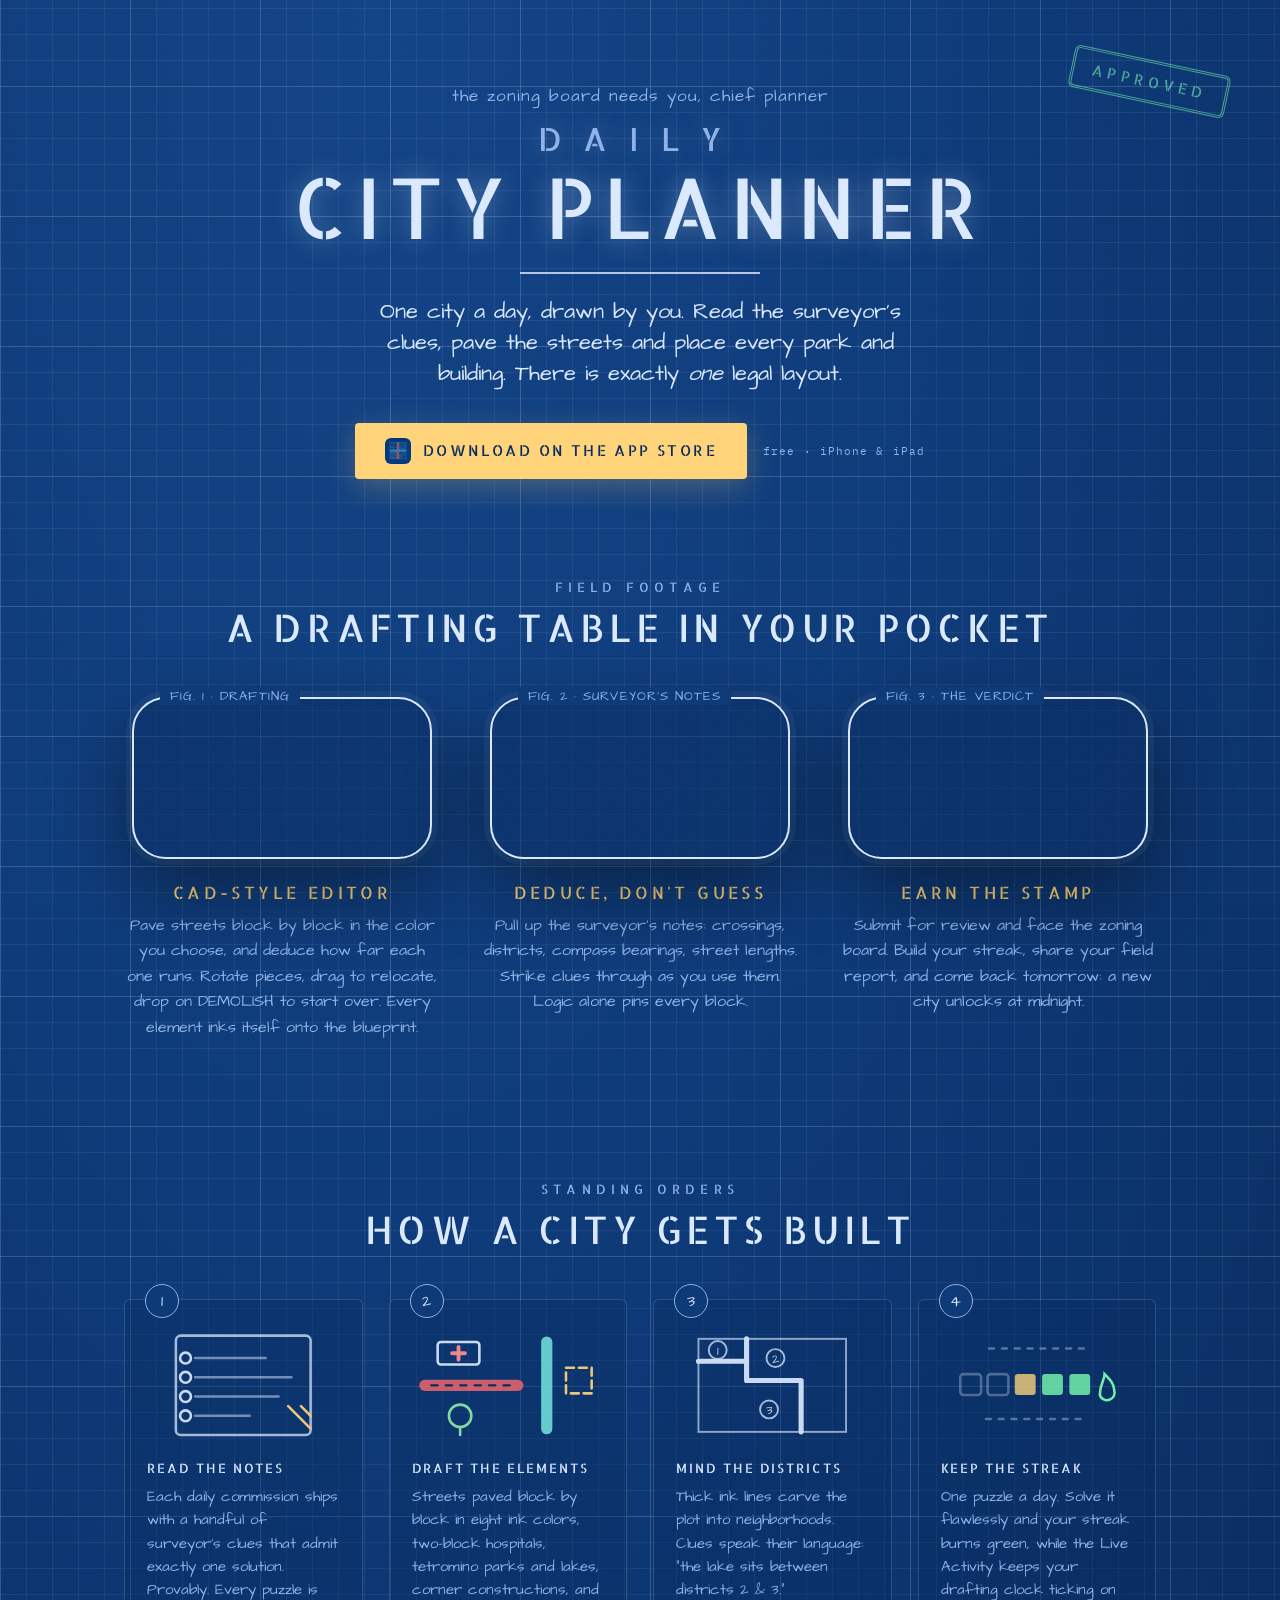
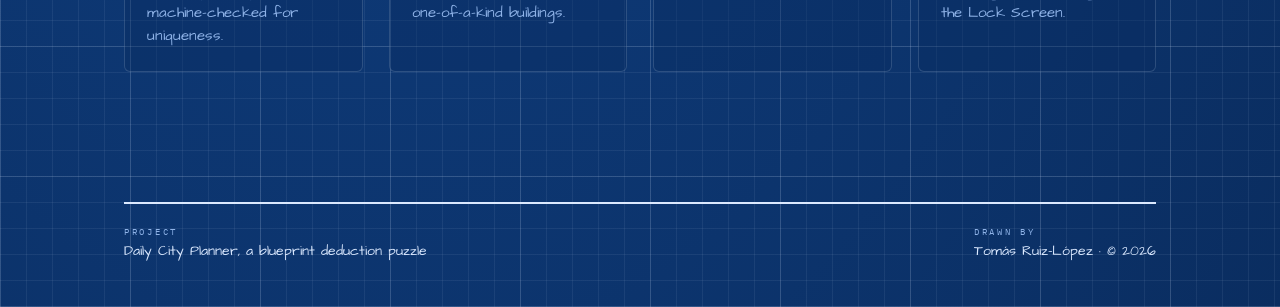
==== index.html @ 42dcf080 "Street painting copy, step illustrations, no em-dashes, updated videos and byline" ====
<!DOCTYPE html>
<html lang="en">
<head>
<meta charset="utf-8">
<meta name="viewport" content="width=device-width, initial-scale=1">
<title>Daily City Planner: one city a day, drawn by you</title>
<meta name="description" content="A daily deduction puzzle: place streets, parks, lakes and buildings on a blueprint so every surveyor's clue holds true. One puzzle a day, exactly one solution.">
<meta property="og:title" content="Daily City Planner">
<meta property="og:description" content="One city a day, drawn by you. A blueprint deduction puzzle for iPhone and iPad.">
<meta property="og:image" content="https://truizlop.github.io/daily-city-planner-site/assets/icon.png">
<link rel="icon" href="assets/icon.png">
<link rel="preconnect" href="https://fonts.googleapis.com">
<link href="https://fonts.googleapis.com/css2?family=Architects+Daughter&family=Allerta+Stencil&family=IBM+Plex+Mono:wght@400;500;600&display=swap" rel="stylesheet">
<style>
:root {
  --paper: #0e3a78;
  --paper-deep: #0a2d60;
  --paper-raised: #134487;
  --ink: #dbe9ff;
  --ink-dim: #8fb3e8;
  --ink-faint: rgba(219,233,255,.16);
  --grid: rgba(219,233,255,.07);
  --grid-major: rgba(219,233,255,.13);
  --amber: #ffd479;
  --approve: #7dffb1;
  --red: #ff6b6b;
  --cyan: #7ef4e9;
}
* { box-sizing: border-box; margin: 0; padding: 0; }
html { scroll-behavior: smooth; }
body {
  font-family: "IBM Plex Mono", ui-monospace, monospace;
  color: var(--ink);
  background:
    repeating-linear-gradient(0deg, var(--grid) 0 1px, transparent 1px 26px),
    repeating-linear-gradient(90deg, var(--grid) 0 1px, transparent 1px 26px),
    repeating-linear-gradient(0deg, var(--grid-major) 0 1px, transparent 1px 130px),
    repeating-linear-gradient(90deg, var(--grid-major) 0 1px, transparent 1px 130px),
    radial-gradient(ellipse at 30% 0%, var(--paper-raised) 0%, var(--paper) 50%, var(--paper-deep) 100%);
  min-height: 100vh;
  overflow-x: hidden;
}
body::after {
  content: ""; position: fixed; inset: 0; pointer-events: none; opacity: .3;
  background-image: url("data:image/svg+xml,%3Csvg xmlns='http://www.w3.org/2000/svg' width='160' height='160'%3E%3Cfilter id='n'%3E%3CfeTurbulence type='fractalNoise' baseFrequency='0.9' numOctaves='2'/%3E%3CfeColorMatrix values='0 0 0 0 1 0 0 0 0 1 0 0 0 0 1 0 0 0 0.04 0'/%3E%3C/filter%3E%3Crect width='160' height='160' filter='url(%23n)'/%3E%3C/svg%3E");
}
.wrap { max-width: 1080px; margin: 0 auto; padding: 0 24px; position: relative; }

/* ── Hero ── */
header { padding: 84px 0 30px; text-align: center; }
.kicker {
  font-family: "Architects Daughter", cursive; color: var(--ink-dim);
  font-size: 17px; letter-spacing: .06em;
}
h1 {
  font-family: "Allerta Stencil", sans-serif; font-weight: 400;
  font-size: clamp(40px, 8vw, 84px); letter-spacing: .1em; line-height: 1.05;
  margin: 14px 0 6px; text-shadow: 0 0 26px rgba(219,233,255,.35);
}
h1 .daily { display: block; font-size: .38em; letter-spacing: .68em; color: var(--ink-dim); margin-bottom: 6px; }
.rule { width: 240px; height: 2px; background: var(--ink); margin: 22px auto; opacity: .8; }
.tagline {
  font-family: "Architects Daughter", cursive; font-size: clamp(17px, 2.6vw, 22px);
  color: var(--ink); max-width: 560px; margin: 0 auto;
}
.hero-cta { margin-top: 34px; display: flex; gap: 16px; justify-content: center; align-items: center; flex-wrap: wrap; }
.store-btn {
  display: inline-flex; align-items: center; gap: 12px;
  background: var(--amber); color: var(--paper-deep); text-decoration: none;
  font-family: "Allerta Stencil", sans-serif; font-size: 15px; letter-spacing: .16em;
  padding: 15px 30px; border-radius: 4px; transition: transform .15s, box-shadow .15s;
  box-shadow: 0 8px 30px rgba(255,212,121,.25);
}
.store-btn:hover { transform: translateY(-2px); box-shadow: 0 14px 40px rgba(255,212,121,.4); }
.store-btn img { width: 26px; height: 26px; border-radius: 6px; }
.free-note { font-size: 11px; color: var(--ink-dim); letter-spacing: .1em; }

/* ── Stamp ── */
.stamp {
  position: absolute; top: 60px; right: 4%; transform: rotate(12deg);
  font-family: "Allerta Stencil", sans-serif; color: var(--approve); font-size: 15px;
  letter-spacing: .3em; padding: 9px 18px; border: 3px double var(--approve);
  border-radius: 6px; opacity: .55; pointer-events: none;
}
@media (max-width: 720px) { .stamp { display: none; } }

/* ── Sections ── */
section { padding: 70px 0; }
.sec-label {
  font-family: "Allerta Stencil", sans-serif; font-size: 13px; letter-spacing: .4em;
  color: var(--ink-dim); text-align: center; margin-bottom: 8px;
}
h2 {
  font-family: "Allerta Stencil", sans-serif; font-weight: 400; text-align: center;
  font-size: clamp(24px, 4.5vw, 38px); letter-spacing: .12em; margin-bottom: 46px;
}
.features { display: grid; grid-template-columns: repeat(auto-fit, minmax(280px, 1fr)); gap: 42px; }
.feature { text-align: center; }
.phone {
  position: relative; width: min(300px, 78vw); margin: 0 auto 22px;
  border: 2.5px solid var(--ink); border-radius: 34px; padding: 10px;
  background: rgba(10,45,96,.5);
  box-shadow: 0 0 0 6px rgba(219,233,255,.05), 0 30px 80px rgba(0,0,0,.45);
}
.phone::before {
  content: attr(data-fig); position: absolute; top: -12px; left: 26px;
  background: var(--paper); padding: 0 10px; font-family: "Architects Daughter", cursive;
  font-size: 13px; color: var(--ink-dim); letter-spacing: .08em;
}
.phone video { width: 100%; display: block; border-radius: 24px; }
.feature h3 {
  font-family: "Allerta Stencil", sans-serif; font-weight: 400;
  font-size: 17px; letter-spacing: .2em; margin-bottom: 10px; color: var(--amber);
}
.feature p {
  font-family: "Architects Daughter", cursive; font-size: 15.5px; line-height: 1.65;
  color: var(--ink-dim); max-width: 330px; margin: 0 auto;
}

/* ── How it works ── */
.how { display: grid; grid-template-columns: repeat(auto-fit, minmax(230px, 1fr)); gap: 26px; counter-reset: step; }
.step {
  border: 1.4px solid var(--ink-faint); border-radius: 6px; padding: 26px 22px 22px;
  position: relative; background: rgba(10,45,96,.35);
}
.step::before {
  counter-increment: step; content: counter(step);
  position: absolute; top: -16px; left: 20px; width: 32px; height: 32px;
  border: 1.4px solid var(--ink-dim); border-radius: 50%; background: var(--paper);
  display: flex; align-items: center; justify-content: center;
  font-family: "Architects Daughter", cursive; color: var(--ink);
}
.step .fig { width: 100%; height: auto; margin-bottom: 12px; opacity: .92; }
.step h4 {
  font-family: "Allerta Stencil", sans-serif; font-weight: 400; letter-spacing: .15em;
  font-size: 13px; margin-bottom: 10px; color: var(--ink);
}
.step p { font-family: "Architects Daughter", cursive; font-size: 14.5px; line-height: 1.6; color: var(--ink-dim); }


/* ── Footer title block ── */
footer { border-top: 2px solid var(--ink); margin-top: 60px; }
.tblock { display: grid; grid-template-columns: 1fr auto; gap: 12px; padding: 22px 0 46px; }
.tblock .lbl { font-size: 9px; letter-spacing: .3em; color: var(--ink-dim); text-transform: uppercase; margin-bottom: 4px; }
.tblock .val { font-family: "Architects Daughter", cursive; font-size: 14px; }
.reveal { opacity: 0; transform: translateY(22px); transition: opacity .8s ease, transform .8s ease; }
.reveal.on { opacity: 1; transform: none; }
</style>
</head>
<body>
<div class="stamp">APPROVED</div>
<div class="wrap">

<header>
  <div class="kicker">the zoning board needs you, chief planner</div>
  <h1><span class="daily">DAILY</span>CITY PLANNER</h1>
  <div class="rule"></div>
  <p class="tagline">One city a day, drawn by you. Read the surveyor's clues, pave the streets and place every park and building. There is exactly <em>one</em> legal layout.</p>
  <div class="hero-cta">
    <a class="store-btn" href="https://apps.apple.com/us/app/id6789138152">
      <img src="assets/icon.png" alt=""> DOWNLOAD ON THE APP STORE
    </a>
    <span class="free-note">free · iPhone &amp; iPad</span>
  </div>
</header>

<section>
  <div class="sec-label">FIELD FOOTAGE</div>
  <h2>A DRAFTING TABLE IN YOUR POCKET</h2>
  <div class="features">
    <div class="feature reveal">
      <div class="phone" data-fig="FIG. 1 · DRAFTING">
        <video src="assets/gameplay.mp4" autoplay loop muted playsinline></video>
      </div>
      <h3>CAD-STYLE EDITOR</h3>
      <p>Pave streets block by block in the color you choose, and deduce how far each one runs. Rotate pieces, drag to relocate, drop on DEMOLISH to start over. Every element inks itself onto the blueprint.</p>
    </div>
    <div class="feature reveal">
      <div class="phone" data-fig="FIG. 2 · SURVEYOR'S NOTES">
        <video src="assets/clues.mp4" autoplay loop muted playsinline></video>
      </div>
      <h3>DEDUCE, DON'T GUESS</h3>
      <p>Pull up the surveyor's notes: crossings, districts, compass bearings, street lengths. Strike clues through as you use them. Logic alone pins every block.</p>
    </div>
    <div class="feature reveal">
      <div class="phone" data-fig="FIG. 3 · THE VERDICT">
        <video src="assets/verdict.mp4" autoplay loop muted playsinline></video>
      </div>
      <h3>EARN THE STAMP</h3>
      <p>Submit for review and face the zoning board. Build your streak, share your field report, and come back tomorrow: a new city unlocks at midnight.</p>
    </div>
  </div>
</section>

<section>
  <div class="sec-label">STANDING ORDERS</div>
  <h2>HOW A CITY GETS BUILT</h2>
  <div class="how">
    <div class="step reveal">
      <svg class="fig" viewBox="0 0 120 74" fill="none" stroke="#dbe9ff" stroke-width="1.6" stroke-linecap="round">
        <rect x="18" y="6" width="84" height="62" rx="3" stroke-opacity=".8"/>
        <path d="M30 20h44M30 32h60M30 44h52M30 56h34" stroke-opacity=".55"/>
        <circle cx="24" cy="20" r="3.4"/><circle cx="24" cy="32" r="3.4"/>
        <circle cx="24" cy="44" r="3.4"/><circle cx="24" cy="56" r="3.4"/>
        <path d="M88 50l14 14M96 50l6 6" stroke="#ffd479"/>
      </svg>
      <h4>READ THE NOTES</h4><p>Each daily commission ships with a handful of surveyor's clues that admit exactly one solution. Provably. Every puzzle is machine-checked for uniqueness.</p></div>
    <div class="step reveal">
      <svg class="fig" viewBox="0 0 120 74" fill="none" stroke="#dbe9ff" stroke-width="1.6" stroke-linecap="round">
        <path d="M8 37h58" stroke="#ff6b6b" stroke-width="7" stroke-opacity=".85"/>
        <path d="M12 37h50" stroke="#0a2d60" stroke-width="1.4" stroke-dasharray="4 5"/>
        <path d="M84 10v54" stroke="#7ef4e9" stroke-width="7" stroke-opacity=".85"/>
        <rect x="16" y="10" width="26" height="14" rx="2"/><path d="M29 13v8M25 17h8" stroke="#ff8f8f" stroke-width="2.4"/>
        <circle cx="30" cy="56" r="7" stroke="#8fe8a8"/><path d="M30 63v5" stroke="#8fe8a8"/>
        <rect x="96" y="26" width="16" height="16" stroke="#ffd479" stroke-dasharray="5 3"/>
      </svg>
      <h4>DRAFT THE ELEMENTS</h4><p>Streets paved block by block in eight ink colors, two-block hospitals, tetromino parks and lakes, corner constructions, and one-of-a-kind buildings.</p></div>
    <div class="step reveal">
      <svg class="fig" viewBox="0 0 120 74" fill="none" stroke="#dbe9ff" stroke-width="1.2" stroke-linecap="round">
        <rect x="14" y="8" width="92" height="58" stroke-opacity=".7"/>
        <path d="M14 22h30M44 8v26M44 34h34M78 34v32" stroke-width="3.2"/>
        <circle cx="26" cy="15" r="5.6" stroke-opacity=".8"/><text x="26" y="18" fill="#dbe9ff" font-size="8" text-anchor="middle" stroke="none" font-family="Architects Daughter, cursive">1</text>
        <circle cx="62" cy="20" r="5.6" stroke-opacity=".8"/><text x="62" y="23" fill="#dbe9ff" font-size="8" text-anchor="middle" stroke="none" font-family="Architects Daughter, cursive">2</text>
        <circle cx="58" cy="52" r="5.6" stroke-opacity=".8"/><text x="58" y="55" fill="#dbe9ff" font-size="8" text-anchor="middle" stroke="none" font-family="Architects Daughter, cursive">3</text>
      </svg>
      <h4>MIND THE DISTRICTS</h4><p>Thick ink lines carve the plot into neighborhoods. Clues speak their language: "the lake sits between districts 2 &amp; 3."</p></div>
    <div class="step reveal">
      <svg class="fig" viewBox="0 0 120 74" fill="none" stroke="#dbe9ff" stroke-width="1.6" stroke-linecap="round">
        <rect x="12" y="30" width="13" height="13" rx="2" stroke-opacity=".35"/>
        <rect x="29" y="30" width="13" height="13" rx="2" stroke-opacity=".35"/>
        <rect x="46" y="30" width="13" height="13" rx="2" fill="#ffd479" fill-opacity=".85" stroke="none"/>
        <rect x="63" y="30" width="13" height="13" rx="2" fill="#7dffb1" fill-opacity=".85" stroke="none"/>
        <rect x="80" y="30" width="13" height="13" rx="2" fill="#7dffb1" fill-opacity=".85" stroke="none"/>
        <path d="M99 43c0-7 3-9 3-13 3 3 6 6 6 10a4.5 4.5 0 0 1-9 3z" stroke="#7dffb1"/>
        <path d="M30 14h60" stroke-opacity=".4" stroke-dasharray="3 5"/>
        <path d="M28 58h64" stroke-opacity=".4" stroke-dasharray="3 5"/>
      </svg>
      <h4>KEEP THE STREAK</h4><p>One puzzle a day. Solve it flawlessly and your streak burns green, while the Live Activity keeps your drafting clock ticking on the Lock Screen.</p></div>
  </div>
</section>

<footer>
  <div class="tblock">
    <div>
      <div class="lbl">Project</div>
      <div class="val">Daily City Planner, a blueprint deduction puzzle</div>
    </div>
    <div>
      <div class="lbl">Drawn by</div>
      <div class="val">Tomás Ruiz-López · © 2026</div>
    </div>
  </div>
</footer>

</div>
<script>
const io = new IntersectionObserver((entries) => {
  entries.forEach((e) => {
    if (e.isIntersecting) {
      e.target.classList.add("on");
      io.unobserve(e.target);
    }
  });
}, { threshold: 0.15 });
document.querySelectorAll(".reveal").forEach((el, i) => {
  el.style.transitionDelay = `${(i % 3) * 120}ms`;
  io.observe(el);
});
</script>
</body>
</html>
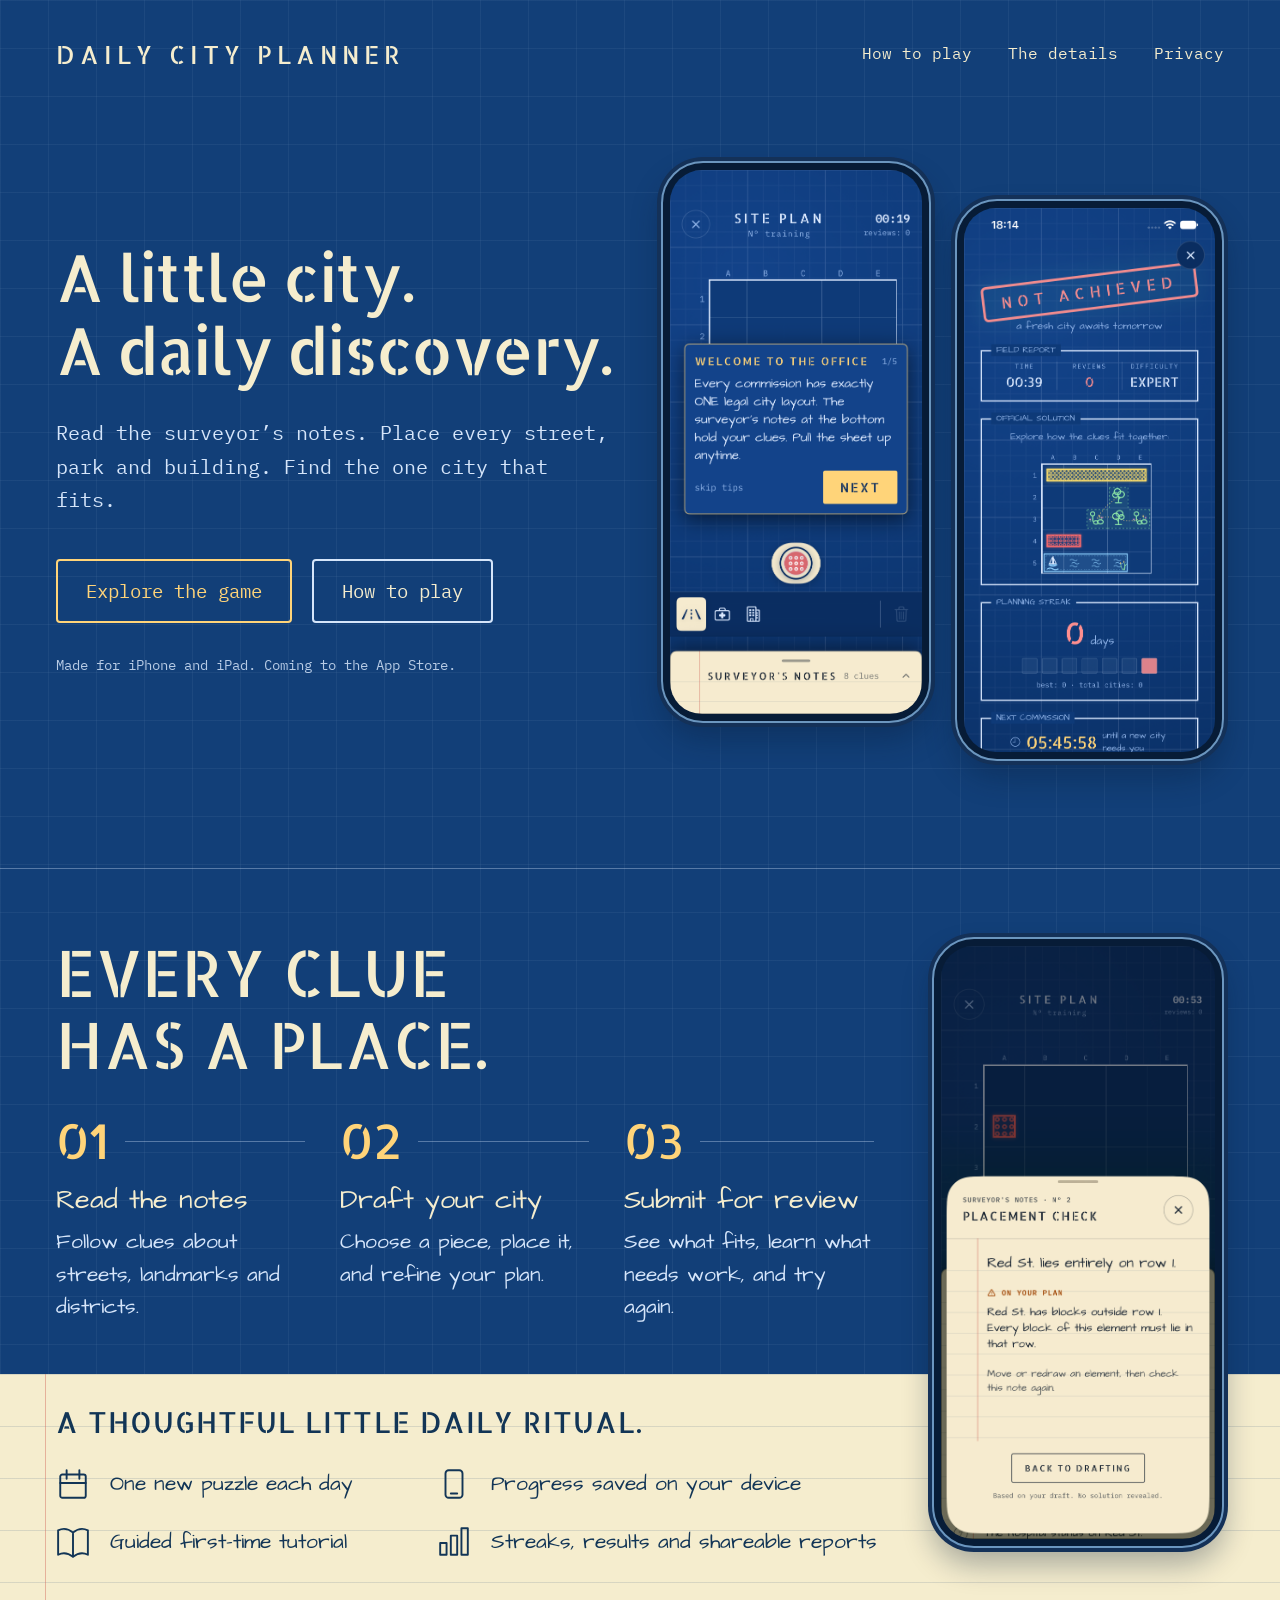
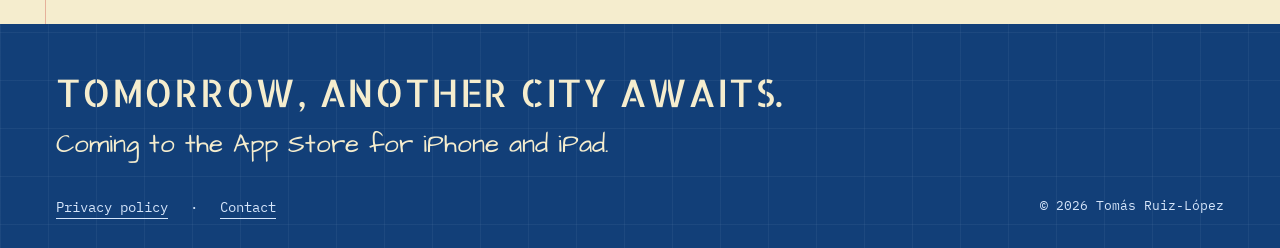
==== commit 7f551d81: "Refresh landing page for current game and add ad privacy policy" ====
--- a/index.html
+++ b/index.html
@@ -1,271 +1,68 @@
-<!DOCTYPE html>
+<!doctype html>
 <html lang="en">
 <head>
 <meta charset="utf-8">
 <meta name="viewport" content="width=device-width, initial-scale=1">
-<title>Daily City Planner: one city a day, drawn by you</title>
-<meta name="description" content="A daily deduction puzzle: place streets, parks, lakes and buildings on a blueprint so every surveyor's clue holds true. One puzzle a day, exactly one solution.">
+<title>Daily City Planner · A little city. A daily discovery.</title>
+<meta name="description" content="A daily logic puzzle for iPhone and iPad. Read the surveyor’s notes, place streets, parks and buildings, and discover the one city that fits.">
+<meta name="theme-color" content="#123f78">
 <meta property="og:title" content="Daily City Planner">
-<meta property="og:description" content="One city a day, drawn by you. A blueprint deduction puzzle for iPhone and iPad.">
-<meta property="og:image" content="https://truizlop.github.io/daily-city-planner-site/assets/icon.png">
-<link rel="icon" href="assets/icon.png">
-<link rel="preconnect" href="https://fonts.googleapis.com">
-<link href="https://fonts.googleapis.com/css2?family=Architects+Daughter&family=Allerta+Stencil&family=IBM+Plex+Mono:wght@400;500;600&display=swap" rel="stylesheet">
-<style>
-:root {
-  --paper: #0e3a78;
-  --paper-deep: #0a2d60;
-  --paper-raised: #134487;
-  --ink: #dbe9ff;
-  --ink-dim: #8fb3e8;
-  --ink-faint: rgba(219,233,255,.16);
-  --grid: rgba(219,233,255,.07);
-  --grid-major: rgba(219,233,255,.13);
-  --amber: #ffd479;
-  --approve: #7dffb1;
-  --red: #ff6b6b;
-  --cyan: #7ef4e9;
-}
-* { box-sizing: border-box; margin: 0; padding: 0; }
-html { scroll-behavior: smooth; }
-body {
-  font-family: "IBM Plex Mono", ui-monospace, monospace;
-  color: var(--ink);
-  background:
-    repeating-linear-gradient(0deg, var(--grid) 0 1px, transparent 1px 26px),
-    repeating-linear-gradient(90deg, var(--grid) 0 1px, transparent 1px 26px),
-    repeating-linear-gradient(0deg, var(--grid-major) 0 1px, transparent 1px 130px),
-    repeating-linear-gradient(90deg, var(--grid-major) 0 1px, transparent 1px 130px),
-    radial-gradient(ellipse at 30% 0%, var(--paper-raised) 0%, var(--paper) 50%, var(--paper-deep) 100%);
-  min-height: 100vh;
-  overflow-x: hidden;
-}
-body::after {
-  content: ""; position: fixed; inset: 0; pointer-events: none; opacity: .3;
-  background-image: url("data:image/svg+xml,%3Csvg xmlns='http://www.w3.org/2000/svg' width='160' height='160'%3E%3Cfilter id='n'%3E%3CfeTurbulence type='fractalNoise' baseFrequency='0.9' numOctaves='2'/%3E%3CfeColorMatrix values='0 0 0 0 1 0 0 0 0 1 0 0 0 0 1 0 0 0 0.04 0'/%3E%3C/filter%3E%3Crect width='160' height='160' filter='url(%23n)'/%3E%3C/svg%3E");
-}
-.wrap { max-width: 1080px; margin: 0 auto; padding: 0 24px; position: relative; }
-
-/* ── Hero ── */
-header { padding: 84px 0 30px; text-align: center; }
-.kicker {
-  font-family: "Architects Daughter", cursive; color: var(--ink-dim);
-  font-size: 17px; letter-spacing: .06em;
-}
-h1 {
-  font-family: "Allerta Stencil", sans-serif; font-weight: 400;
-  font-size: clamp(40px, 8vw, 84px); letter-spacing: .1em; line-height: 1.05;
-  margin: 14px 0 6px; text-shadow: 0 0 26px rgba(219,233,255,.35);
-}
-h1 .daily { display: block; font-size: .38em; letter-spacing: .68em; color: var(--ink-dim); margin-bottom: 6px; }
-.rule { width: 240px; height: 2px; background: var(--ink); margin: 22px auto; opacity: .8; }
-.tagline {
-  font-family: "Architects Daughter", cursive; font-size: clamp(17px, 2.6vw, 22px);
-  color: var(--ink); max-width: 560px; margin: 0 auto;
-}
-.hero-cta { margin-top: 34px; display: flex; gap: 16px; justify-content: center; align-items: center; flex-wrap: wrap; }
-.store-btn {
-  display: inline-flex; align-items: center; gap: 12px;
-  background: var(--amber); color: var(--paper-deep); text-decoration: none;
-  font-family: "Allerta Stencil", sans-serif; font-size: 15px; letter-spacing: .16em;
-  padding: 15px 30px; border-radius: 4px; transition: transform .15s, box-shadow .15s;
-  box-shadow: 0 8px 30px rgba(255,212,121,.25);
-}
-.store-btn:hover { transform: translateY(-2px); box-shadow: 0 14px 40px rgba(255,212,121,.4); }
-.store-btn img { width: 26px; height: 26px; border-radius: 6px; }
-.free-note { font-size: 11px; color: var(--ink-dim); letter-spacing: .1em; }
-
-/* ── Stamp ── */
-.stamp {
-  position: absolute; top: 60px; right: 4%; transform: rotate(12deg);
-  font-family: "Allerta Stencil", sans-serif; color: var(--approve); font-size: 15px;
-  letter-spacing: .3em; padding: 9px 18px; border: 3px double var(--approve);
-  border-radius: 6px; opacity: .55; pointer-events: none;
-}
-@media (max-width: 720px) { .stamp { display: none; } }
-
-/* ── Sections ── */
-section { padding: 70px 0; }
-.sec-label {
-  font-family: "Allerta Stencil", sans-serif; font-size: 13px; letter-spacing: .4em;
-  color: var(--ink-dim); text-align: center; margin-bottom: 8px;
-}
-h2 {
-  font-family: "Allerta Stencil", sans-serif; font-weight: 400; text-align: center;
-  font-size: clamp(24px, 4.5vw, 38px); letter-spacing: .12em; margin-bottom: 46px;
-}
-.features { display: grid; grid-template-columns: repeat(auto-fit, minmax(280px, 1fr)); gap: 42px; }
-.feature { text-align: center; }
-.phone {
-  position: relative; width: min(300px, 78vw); margin: 0 auto 22px;
-  border: 2.5px solid var(--ink); border-radius: 34px; padding: 10px;
-  background: rgba(10,45,96,.5);
-  box-shadow: 0 0 0 6px rgba(219,233,255,.05), 0 30px 80px rgba(0,0,0,.45);
-}
-.phone::before {
-  content: attr(data-fig); position: absolute; top: -12px; left: 26px;
-  background: var(--paper); padding: 0 10px; font-family: "Architects Daughter", cursive;
-  font-size: 13px; color: var(--ink-dim); letter-spacing: .08em;
-}
-.phone video { width: 100%; display: block; border-radius: 24px; }
-.feature h3 {
-  font-family: "Allerta Stencil", sans-serif; font-weight: 400;
-  font-size: 17px; letter-spacing: .2em; margin-bottom: 10px; color: var(--amber);
-}
-.feature p {
-  font-family: "Architects Daughter", cursive; font-size: 15.5px; line-height: 1.65;
-  color: var(--ink-dim); max-width: 330px; margin: 0 auto;
-}
-
-/* ── How it works ── */
-.how { display: grid; grid-template-columns: repeat(auto-fit, minmax(230px, 1fr)); gap: 26px; counter-reset: step; }
-.step {
-  border: 1.4px solid var(--ink-faint); border-radius: 6px; padding: 26px 22px 22px;
-  position: relative; background: rgba(10,45,96,.35);
-}
-.step::before {
-  counter-increment: step; content: counter(step);
-  position: absolute; top: -16px; left: 20px; width: 32px; height: 32px;
-  border: 1.4px solid var(--ink-dim); border-radius: 50%; background: var(--paper);
-  display: flex; align-items: center; justify-content: center;
-  font-family: "Architects Daughter", cursive; color: var(--ink);
-}
-.step .fig { width: 100%; height: auto; margin-bottom: 12px; opacity: .92; }
-.step h4 {
-  font-family: "Allerta Stencil", sans-serif; font-weight: 400; letter-spacing: .15em;
-  font-size: 13px; margin-bottom: 10px; color: var(--ink);
-}
-.step p { font-family: "Architects Daughter", cursive; font-size: 14.5px; line-height: 1.6; color: var(--ink-dim); }
-
-
-/* ── Footer title block ── */
-footer { border-top: 2px solid var(--ink); margin-top: 60px; }
-.tblock { display: grid; grid-template-columns: 1fr auto; gap: 12px; padding: 22px 0 46px; }
-.tblock .lbl { font-size: 9px; letter-spacing: .3em; color: var(--ink-dim); text-transform: uppercase; margin-bottom: 4px; }
-.tblock .val { font-family: "Architects Daughter", cursive; font-size: 14px; }
-.reveal { opacity: 0; transform: translateY(22px); transition: opacity .8s ease, transform .8s ease; }
-.reveal.on { opacity: 1; transform: none; }
-</style>
+<meta property="og:description" content="A little city. A daily discovery. A blueprint puzzle for iPhone and iPad.">
+<meta property="og:type" content="website">
+<meta property="og:url" content="https://truizlop.github.io/daily-city-planner-site/">
+<meta property="og:image" content="https://truizlop.github.io/daily-city-planner-site/assets/icon-current.png">
+<link rel="icon" href="assets/icon-current.png">
+<link rel="preload" href="assets/fonts/AllertaStencil-Regular.ttf" as="font" type="font/ttf" crossorigin>
+<link rel="stylesheet" href="style.css">
 </head>
 <body>
-<div class="stamp">APPROVED</div>
-<div class="wrap">
-
-<header>
-  <div class="kicker">the zoning board needs you, chief planner</div>
-  <h1><span class="daily">DAILY</span>CITY PLANNER</h1>
-  <div class="rule"></div>
-  <p class="tagline">One city a day, drawn by you. Read the surveyor's clues, pave the streets and place every park and building. There is exactly <em>one</em> legal layout.</p>
-  <div class="hero-cta">
-    <a class="store-btn" href="https://apps.apple.com/us/app/id6789138152">
-      <img src="assets/icon.png" alt=""> DOWNLOAD ON THE APP STORE
-    </a>
-    <span class="free-note">free · iPhone &amp; iPad</span>
-  </div>
+<a class="skip" href="#main">Skip to content</a>
+<header class="site-header wrap">
+<a class="wordmark" href="./" aria-label="Daily City Planner home">DAILY CITY PLANNER</a>
+<nav aria-label="Main navigation"><a href="#how-to-play">How to play</a><a href="#details">The details</a><a href="privacy.html">Privacy</a></nav>
 </header>
-
-<section>
-  <div class="sec-label">FIELD FOOTAGE</div>
-  <h2>A DRAFTING TABLE IN YOUR POCKET</h2>
-  <div class="features">
-    <div class="feature reveal">
-      <div class="phone" data-fig="FIG. 1 · DRAFTING">
-        <video src="assets/gameplay.mp4" autoplay loop muted playsinline></video>
-      </div>
-      <h3>CAD-STYLE EDITOR</h3>
-      <p>Pave streets block by block in the color you choose, and deduce how far each one runs. Rotate pieces, drag to relocate, drop on DEMOLISH to start over. Every element inks itself onto the blueprint.</p>
-    </div>
-    <div class="feature reveal">
-      <div class="phone" data-fig="FIG. 2 · SURVEYOR'S NOTES">
-        <video src="assets/clues.mp4" autoplay loop muted playsinline></video>
-      </div>
-      <h3>DEDUCE, DON'T GUESS</h3>
-      <p>Pull up the surveyor's notes: crossings, districts, compass bearings, street lengths. Strike clues through as you use them. Logic alone pins every block.</p>
-    </div>
-    <div class="feature reveal">
-      <div class="phone" data-fig="FIG. 3 · THE VERDICT">
-        <video src="assets/verdict.mp4" autoplay loop muted playsinline></video>
-      </div>
-      <h3>EARN THE STAMP</h3>
-      <p>Submit for review and face the zoning board. Build your streak, share your field report, and come back tomorrow: a new city unlocks at midnight.</p>
-    </div>
-  </div>
+<main id="main">
+<section class="hero wrap" aria-labelledby="hero-title">
+<div class="hero-copy">
+<h1 id="hero-title">A little city.<br>A daily discovery.</h1>
+<p class="intro">Read the surveyor’s notes. Place every street, park and building. Find the one city that fits.</p>
+<div class="actions"><a class="button primary" href="#details">Explore the game</a><a class="button" href="#how-to-play">How to play</a></div>
+<p class="availability">Made for iPhone and iPad. Coming to the App Store.</p>
+</div>
+<div class="hero-phones" aria-label="Screenshots of the current game">
+<figure class="phone"><img src="assets/tutorial-current.png" width="1170" height="2532" alt="The guided tutorial introduces the surveyor’s notes and the city drafting tools."></figure>
+<figure class="phone result-phone"><img src="assets/results-current.png" width="1170" height="2532" alt="A daily field report reveals the official city solution, including illustrated parks, streets and a lake."></figure>
+</div>
 </section>
-
-<section>
-  <div class="sec-label">STANDING ORDERS</div>
-  <h2>HOW A CITY GETS BUILT</h2>
-  <div class="how">
-    <div class="step reveal">
-      <svg class="fig" viewBox="0 0 120 74" fill="none" stroke="#dbe9ff" stroke-width="1.6" stroke-linecap="round">
-        <rect x="18" y="6" width="84" height="62" rx="3" stroke-opacity=".8"/>
-        <path d="M30 20h44M30 32h60M30 44h52M30 56h34" stroke-opacity=".55"/>
-        <circle cx="24" cy="20" r="3.4"/><circle cx="24" cy="32" r="3.4"/>
-        <circle cx="24" cy="44" r="3.4"/><circle cx="24" cy="56" r="3.4"/>
-        <path d="M88 50l14 14M96 50l6 6" stroke="#ffd479"/>
-      </svg>
-      <h4>READ THE NOTES</h4><p>Each daily commission ships with a handful of surveyor's clues that admit exactly one solution. Provably. Every puzzle is machine-checked for uniqueness.</p></div>
-    <div class="step reveal">
-      <svg class="fig" viewBox="0 0 120 74" fill="none" stroke="#dbe9ff" stroke-width="1.6" stroke-linecap="round">
-        <path d="M8 37h58" stroke="#ff6b6b" stroke-width="7" stroke-opacity=".85"/>
-        <path d="M12 37h50" stroke="#0a2d60" stroke-width="1.4" stroke-dasharray="4 5"/>
-        <path d="M84 10v54" stroke="#7ef4e9" stroke-width="7" stroke-opacity=".85"/>
-        <rect x="16" y="10" width="26" height="14" rx="2"/><path d="M29 13v8M25 17h8" stroke="#ff8f8f" stroke-width="2.4"/>
-        <circle cx="30" cy="56" r="7" stroke="#8fe8a8"/><path d="M30 63v5" stroke="#8fe8a8"/>
-        <rect x="96" y="26" width="16" height="16" stroke="#ffd479" stroke-dasharray="5 3"/>
-      </svg>
-      <h4>DRAFT THE ELEMENTS</h4><p>Streets paved block by block in eight ink colors, two-block hospitals, tetromino parks and lakes, corner constructions, and one-of-a-kind buildings.</p></div>
-    <div class="step reveal">
-      <svg class="fig" viewBox="0 0 120 74" fill="none" stroke="#dbe9ff" stroke-width="1.2" stroke-linecap="round">
-        <rect x="14" y="8" width="92" height="58" stroke-opacity=".7"/>
-        <path d="M14 22h30M44 8v26M44 34h34M78 34v32" stroke-width="3.2"/>
-        <circle cx="26" cy="15" r="5.6" stroke-opacity=".8"/><text x="26" y="18" fill="#dbe9ff" font-size="8" text-anchor="middle" stroke="none" font-family="Architects Daughter, cursive">1</text>
-        <circle cx="62" cy="20" r="5.6" stroke-opacity=".8"/><text x="62" y="23" fill="#dbe9ff" font-size="8" text-anchor="middle" stroke="none" font-family="Architects Daughter, cursive">2</text>
-        <circle cx="58" cy="52" r="5.6" stroke-opacity=".8"/><text x="58" y="55" fill="#dbe9ff" font-size="8" text-anchor="middle" stroke="none" font-family="Architects Daughter, cursive">3</text>
-      </svg>
-      <h4>MIND THE DISTRICTS</h4><p>Thick ink lines carve the plot into neighborhoods. Clues speak their language: "the lake sits between districts 2 &amp; 3."</p></div>
-    <div class="step reveal">
-      <svg class="fig" viewBox="0 0 120 74" fill="none" stroke="#dbe9ff" stroke-width="1.6" stroke-linecap="round">
-        <rect x="12" y="30" width="13" height="13" rx="2" stroke-opacity=".35"/>
-        <rect x="29" y="30" width="13" height="13" rx="2" stroke-opacity=".35"/>
-        <rect x="46" y="30" width="13" height="13" rx="2" fill="#ffd479" fill-opacity=".85" stroke="none"/>
-        <rect x="63" y="30" width="13" height="13" rx="2" fill="#7dffb1" fill-opacity=".85" stroke="none"/>
-        <rect x="80" y="30" width="13" height="13" rx="2" fill="#7dffb1" fill-opacity=".85" stroke="none"/>
-        <path d="M99 43c0-7 3-9 3-13 3 3 6 6 6 10a4.5 4.5 0 0 1-9 3z" stroke="#7dffb1"/>
-        <path d="M30 14h60" stroke-opacity=".4" stroke-dasharray="3 5"/>
-        <path d="M28 58h64" stroke-opacity=".4" stroke-dasharray="3 5"/>
-      </svg>
-      <h4>KEEP THE STREAK</h4><p>One puzzle a day. Solve it flawlessly and your streak burns green, while the Live Activity keeps your drafting clock ticking on the Lock Screen.</p></div>
-  </div>
+<div class="lower-page">
+<section class="how wrap" id="how-to-play" aria-labelledby="how-title">
+<div class="how-content">
+<h2 id="how-title">Every clue<br>has a place.</h2>
+<ol class="steps">
+<li><span class="step-number" aria-hidden="true">01</span><h3>Read the notes</h3><p>Follow clues about streets, landmarks and districts.</p></li>
+<li><span class="step-number" aria-hidden="true">02</span><h3>Draft your city</h3><p>Choose a piece, place it, and refine your plan.</p></li>
+<li><span class="step-number" aria-hidden="true">03</span><h3>Submit for review</h3><p>See what fits, learn what needs work, and try again.</p></li>
+</ol>
+</div>
+<figure class="phone detail-phone"><img src="assets/notes-current.png" width="1170" height="2532" loading="lazy" alt="The current surveyor’s notes explain a placement issue on a cream ruled-paper sheet, with a Back to drafting button."></figure>
 </section>
-
-<footer>
-  <div class="tblock">
-    <div>
-      <div class="lbl">Project</div>
-      <div class="val">Daily City Planner, a blueprint deduction puzzle</div>
-    </div>
-    <div>
-      <div class="lbl">Drawn by</div>
-      <div class="val">Tomás Ruiz-López · © 2026</div>
-    </div>
-  </div>
+<section class="paper" id="details" aria-labelledby="details-title">
+<div class="wrap paper-inner">
+<h2 id="details-title">A thoughtful little daily ritual.</h2>
+<ul class="details-list">
+<li><svg viewBox="0 0 32 32" aria-hidden="true"><rect x="4" y="7" width="24" height="22" rx="2"/><path d="M10 3v8M22 3v8M4 15h24"/></svg>One new puzzle each day</li>
+<li><svg viewBox="0 0 32 32" aria-hidden="true"><rect x="8" y="3" width="16" height="26" rx="3"/><path d="M13 25h6"/></svg>Progress saved on your device</li>
+<li><svg viewBox="0 0 32 32" aria-hidden="true"><path d="M16 7C11 3 6 3 2 5v23c4-2 9-2 14 2 5-4 10-4 14-2V5c-4-2-9-2-14 2v23"/></svg>Guided first-time tutorial</li>
+<li><svg viewBox="0 0 32 32" aria-hidden="true"><path d="M3 28V17h6v11zm10 0V10h6v18zm10 0V3h6v25z"/></svg>Streaks, results and shareable reports</li>
+</ul>
+</div>
+</section>
+</div>
+</main>
+<footer class="wrap site-footer">
+<h2>Tomorrow, another city awaits.</h2>
+<p>Coming to the App Store for iPhone and iPad.</p>
+<div class="footer-bottom"><div><a href="privacy.html">Privacy policy</a><span aria-hidden="true">·</span><a href="mailto:trlmobilesoftware@gmail.com">Contact</a></div><small>© 2026 Tomás Ruiz-López</small></div>
 </footer>
-
-</div>
-<script>
-const io = new IntersectionObserver((entries) => {
-  entries.forEach((e) => {
-    if (e.isIntersecting) {
-      e.target.classList.add("on");
-      io.unobserve(e.target);
-    }
-  });
-}, { threshold: 0.15 });
-document.querySelectorAll(".reveal").forEach((el, i) => {
-  el.style.transitionDelay = `${(i % 3) * 120}ms`;
-  io.observe(el);
-});
-</script>
 </body>
 </html>
--- a/style.css
+++ b/style.css
@@ -0,0 +1,9 @@
+@font-face{font-family:Stencil;src:url('assets/fonts/AllertaStencil-Regular.ttf') format('truetype');font-display:swap}
+@font-face{font-family:Mono;src:url('assets/fonts/IBMPlexMono-Regular.ttf') format('truetype');font-display:swap}
+@font-face{font-family:Hand;src:url('assets/fonts/ArchitectsDaughter-Regular.ttf') format('truetype');font-display:swap}
+:root{color-scheme:dark;--blue:#123f78;--ink:#f5edce;--pale:#d5e5fa;--muted:#b7cbe5;--amber:#ffd479;--line:rgba(207,226,248,.36)}
+*{box-sizing:border-box}html{scroll-behavior:smooth;scroll-padding-top:35px}body{margin:0;background-color:var(--blue);background-image:linear-gradient(#bfd7f010 1px,transparent 1px),linear-gradient(90deg,#bfd7f010 1px,transparent 1px);background-size:48px 48px;color:var(--ink);font-family:Mono,monospace;line-height:1.6}a{color:inherit;text-underline-offset:6px}a:hover{color:var(--amber)}a:focus-visible{outline:3px solid var(--amber);outline-offset:6px}.wrap{width:min(1376px,calc(100% - 112px));margin-inline:auto}.skip{position:fixed;left:16px;top:-100px;padding:12px;background:var(--ink);color:var(--blue);z-index:20}.skip:focus{top:12px}.site-header{display:flex;justify-content:space-between;align-items:center;gap:28px;min-height:108px}.wordmark{font:25px/1.4 Stencil,sans-serif;letter-spacing:5px;text-decoration:none}.site-header nav{display:flex;gap:36px;font-size:16px}.site-header nav a{text-decoration:none}.hero{display:grid;grid-template-columns:1fr 1fr;align-items:center;gap:42px;padding-block:14px 68px;min-height:760px}.hero-copy{padding-bottom:4px}h1,h2{font-family:Stencil,sans-serif;font-weight:400;line-height:1.12;letter-spacing:-.025em}h1{font-size:clamp(42px,5.1vw,78px);margin:0 0 30px;white-space:nowrap}.intro{max-width:610px;font-size:clamp(18px,1.6vw,24px);line-height:1.65;color:var(--pale);margin:0 0 42px}.actions{display:flex;gap:20px;flex-wrap:wrap}.button{display:inline-flex;align-items:center;justify-content:center;text-decoration:none;font:19px/1.4 Mono,monospace;border:2px solid var(--pale);border-radius:4px;min-height:64px;padding:14px 28px;transition:background .2s,color .2s}.button:hover{background:var(--ink);color:var(--blue);border-color:var(--ink)}.button.primary{border-color:var(--amber);color:var(--amber)}.button.primary:hover{background:var(--amber);color:var(--blue)}.availability{font-size:14px;line-height:1.8;color:var(--muted);margin:30px 0 0}.hero-phones{display:flex;align-items:flex-start;gap:24px;min-width:0}.phone{margin:0;padding:7px;background:#071c37;border:2px solid #6b96bf;box-shadow:0 0 0 4px #143158,0 16px 30px #061a3655;border-radius:42px;overflow:hidden;min-width:0}.phone img{width:100%;height:auto;display:block;border-radius:32px}.hero-phones .phone{width:calc(50% - 12px)}.result-phone{margin-top:38px}.lower-page{border-top:1px solid var(--line);position:relative}.how{position:relative;padding-top:68px;padding-bottom:50px;min-height:440px}.how-content{width:73%;padding-right:35px}.how h2{font-size:clamp(42px,5vw,72px);text-transform:uppercase;letter-spacing:.01em;margin:0 0 32px}.steps{list-style:none;padding:0;margin:0;display:grid;grid-template-columns:repeat(3,1fr);gap:35px}.step-number{font:48px/1.2 Stencil,sans-serif;color:var(--amber);display:flex;align-items:center;gap:16px}.step-number:after{content:'';height:1px;background:var(--line);flex:1}.steps h3{font:27px/1.35 Hand,cursive;font-weight:400;margin:12px 0 8px;white-space:nowrap}.steps p{font:21px/1.55 Hand,cursive;color:var(--pale);margin:0}.detail-phone{position:absolute;right:0;top:68px;width:25%;z-index:2}.paper{background-color:var(--ink);background-image:linear-gradient(#173e6a22 1px,transparent 1px);background-size:100% 52px;color:#123556;position:relative}.paper:before{content:'';position:absolute;left:3.5%;height:100%;border-left:1px solid #d36d5e77}.paper-inner{padding-block:32px 42px;min-height:250px}.paper h2{font-size:clamp(22px,2.3vw,35px);text-transform:uppercase;letter-spacing:.035em;margin:0 0 28px;width:74%}.details-list{display:grid;grid-template-columns:1fr 1.35fr;gap:24px 32px;list-style:none;margin:0;padding:0;width:73%}.details-list li{display:flex;align-items:center;gap:20px;font:21px/1.4 Hand,cursive}.details-list svg{width:34px;height:34px;flex:0 0 34px;fill:none;stroke:currentColor;stroke-width:1.8;stroke-linecap:round;stroke-linejoin:round}.site-footer{padding-block:46px 30px}.site-footer h2{font-size:clamp(25px,3vw,42px);text-transform:uppercase;letter-spacing:.02em;margin:0 0 12px}.site-footer>p{font:26px/1.5 Hand,cursive;margin:0 0 32px}.footer-bottom{display:flex;justify-content:space-between;gap:24px;color:var(--pale);font-size:14px}.footer-bottom>div{display:flex;gap:22px}.footer-bottom small{font-size:13px}
+@media(min-width:1450px){.hero{min-height:780px}.hero-phones{gap:28px}.hero-phones .phone{width:calc(50% - 14px)}}
+@media(max-width:1100px){.wrap{width:calc(100% - 64px)}.wordmark{font-size:20px;letter-spacing:3px}.site-header nav{gap:20px;font-size:14px}.hero{gap:30px;min-height:610px}.intro{font-size:18px}.button{font-size:15px;padding:12px 18px;min-height:54px}.actions{gap:14px}.hero-phones{gap:16px}.hero-phones .phone{width:calc(50% - 8px)}.phone{border-radius:28px;padding:5px}.phone img{border-radius:21px}.steps{gap:20px}.steps h3{font-size:21px;white-space:normal}.steps p{font-size:18px}.details-list li{font-size:18px;gap:12px}.details-list{gap:20px}.detail-phone{top:90px}.how{min-height:400px}.paper-inner{min-height:225px}.availability{font-size:12px}.site-footer h2{font-size:30px}}
+@media(max-width:760px){.wrap{width:calc(100% - 40px)}.site-header{min-height:110px;align-items:flex-start;flex-direction:column;justify-content:center;gap:14px}.wordmark{font-size:20px;letter-spacing:3px}.site-header nav{font-size:13px;gap:26px}.hero{display:flex;flex-direction:column;gap:36px;padding-top:38px;padding-bottom:44px;min-height:0;align-items:stretch}.hero-copy{padding:0}h1{font-size:clamp(34px,7.5vw,55px);white-space:normal;line-height:1.18;margin-bottom:24px}.intro{font-size:17px;max-width:540px;margin-bottom:26px}.button{font-size:14px;padding:12px 18px}.availability{font-size:12px;margin-top:22px}.hero-phones{max-width:560px;margin:auto;gap:18px;width:100%;padding:4px}.hero-phones .phone{width:calc(50% - 9px)}.phone{border-radius:25px;padding:4px}.phone img{border-radius:19px}.result-phone{margin-top:26px}.how{padding-top:40px;padding-bottom:40px}.how-content{width:100%;padding:0}.how h2{font-size:40px;margin-bottom:30px}.steps{grid-template-columns:1fr;gap:28px}.steps li{display:grid;grid-template-columns:58px 1fr;gap:0 18px}.step-number{grid-row:span 2;font-size:36px;align-items:flex-start}.step-number:after{display:none}.steps h3{font-size:25px;margin:0 0 6px}.steps p{font-size:19px;max-width:380px}.detail-phone{position:relative;top:auto;right:auto;width:min(70%,280px);margin:38px auto 0}.paper-inner{padding:32px 0}.paper h2{width:100%;font-size:26px;line-height:1.35;margin-bottom:25px}.details-list{width:100%;grid-template-columns:1fr;gap:22px}.details-list li{font-size:21px;gap:18px}.paper:before{left:10px}.site-footer{padding-top:34px}.site-footer h2{font-size:27px;line-height:1.3}.site-footer>p{font-size:21px}.footer-bottom{flex-direction:column;font-size:13px;gap:24px}.footer-bottom small{font-size:12px}}
+@media(prefers-reduced-motion:reduce){html{scroll-behavior:auto}.button{transition:none}}
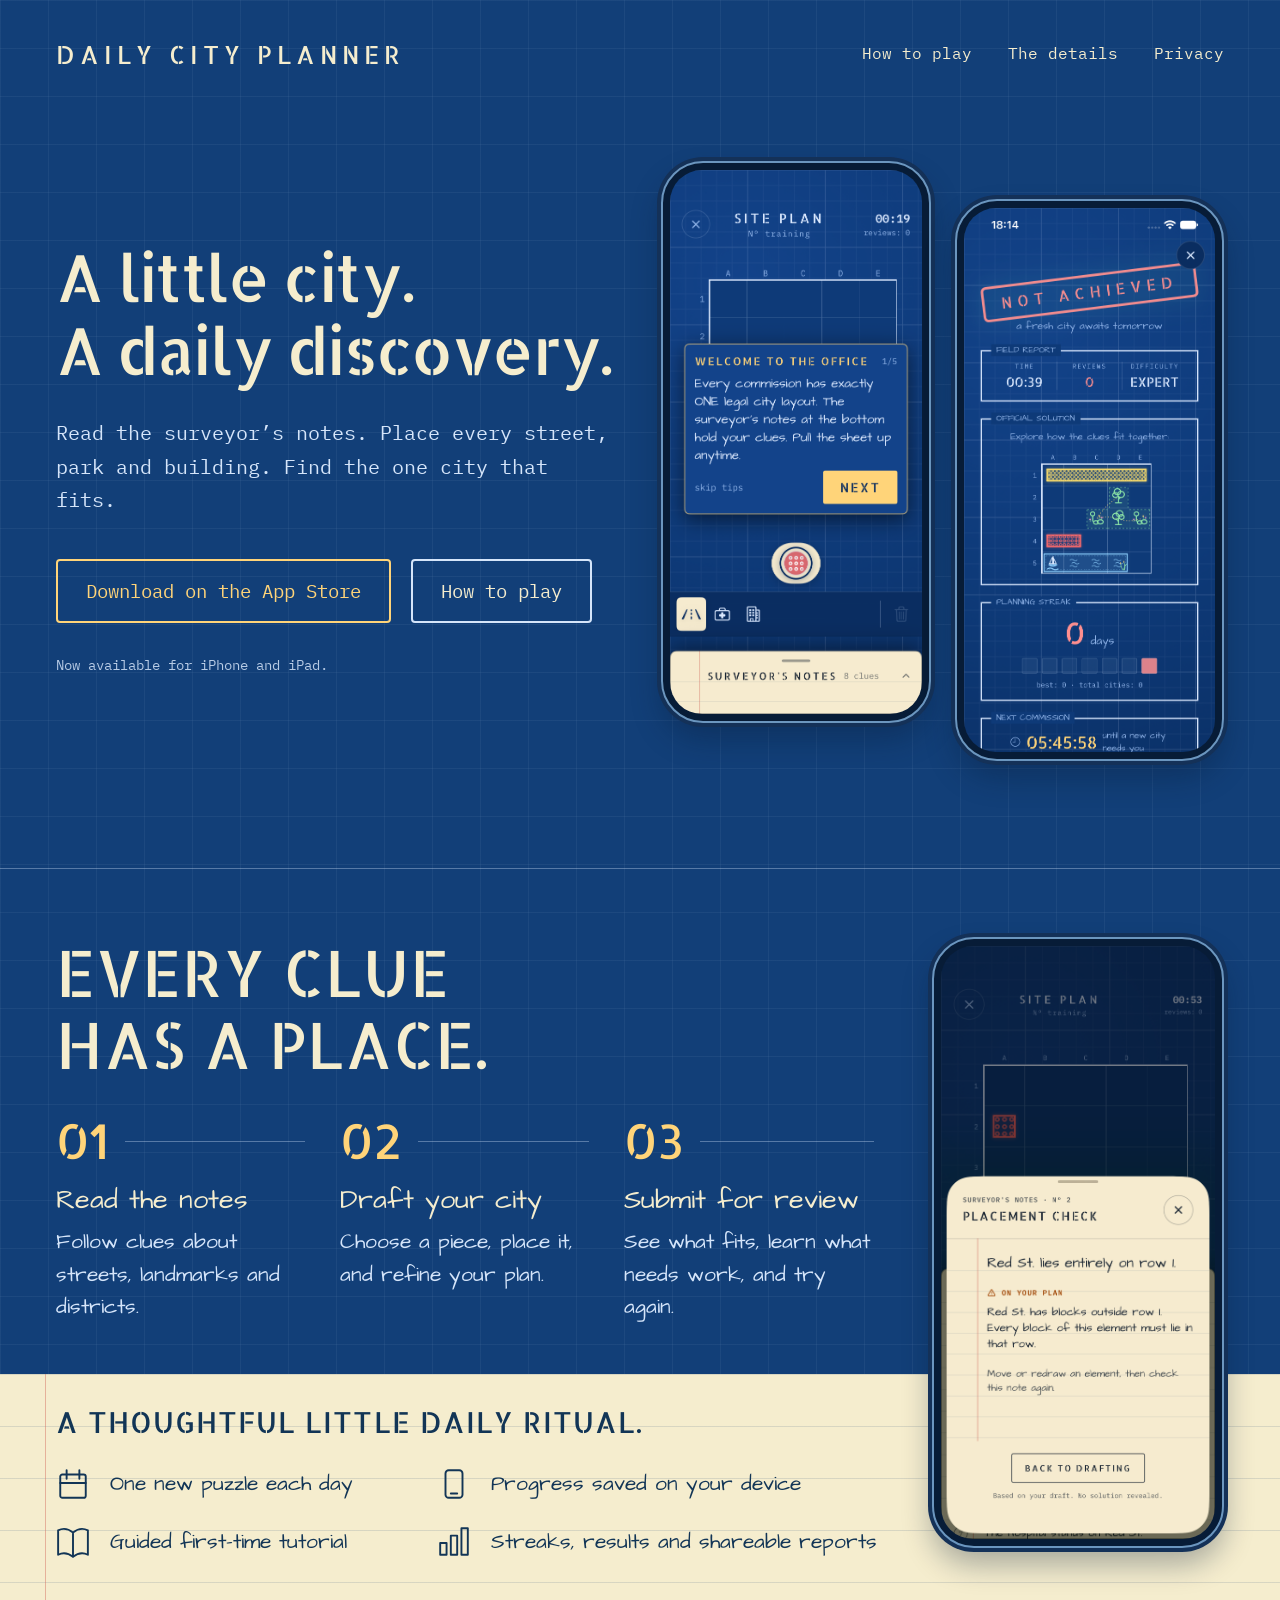
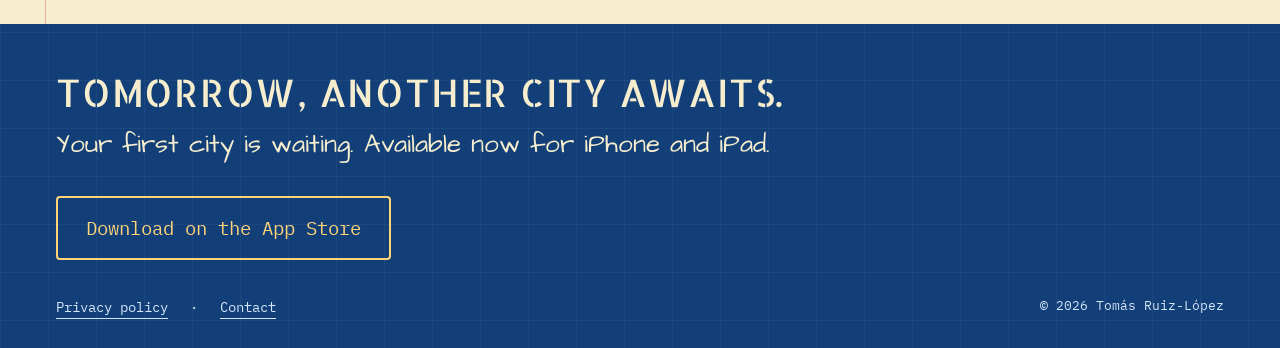
==== commit fb88a39c: "Announce App Store launch and add download buttons" ====
--- a/index.html
+++ b/index.html
@@ -4,13 +4,23 @@
 <meta charset="utf-8">
 <meta name="viewport" content="width=device-width, initial-scale=1">
 <title>Daily City Planner · A little city. A daily discovery.</title>
-<meta name="description" content="A daily logic puzzle for iPhone and iPad. Read the surveyor’s notes, place streets, parks and buildings, and discover the one city that fits.">
+<meta name="description" content="Now available on the App Store for iPhone and iPad. A daily logic puzzle: read the surveyor’s notes, place streets, parks and buildings, and discover the one city that fits.">
+<meta name="apple-itunes-app" content="app-id=6789138152">
 <meta name="theme-color" content="#123f78">
 <meta property="og:title" content="Daily City Planner">
-<meta property="og:description" content="A little city. A daily discovery. A blueprint puzzle for iPhone and iPad.">
+<meta property="og:description" content="A little city. A daily discovery. Download now on the App Store for iPhone and iPad.">
 <meta property="og:type" content="website">
 <meta property="og:url" content="https://truizlop.github.io/daily-city-planner-site/">
-<meta property="og:image" content="https://truizlop.github.io/daily-city-planner-site/assets/icon-current.png">
+<meta property="og:image" content="https://truizlop.github.io/daily-city-planner-site/assets/city-puzzle-social-v2.jpg">
+<meta property="og:image:type" content="image/jpeg">
+<meta property="og:image:width" content="1200">
+<meta property="og:image:height" content="630">
+<meta property="og:image:alt" content="Every clue has a place. A blueprint puzzle grid with patterned streets, a T-shaped park and a lake, based on the game’s board.">
+<meta name="twitter:card" content="summary_large_image">
+<meta name="twitter:title" content="Daily City Planner">
+<meta name="twitter:description" content="Read the clues. Place every street, park and building. Find the one city that fits.">
+<meta name="twitter:image" content="https://truizlop.github.io/daily-city-planner-site/assets/city-puzzle-social-v2.jpg">
+<meta name="twitter:image:alt" content="Every clue has a place. A blueprint puzzle grid with patterned streets, a T-shaped park and a lake, based on the game’s board.">
 <link rel="icon" href="assets/icon-current.png">
 <link rel="preload" href="assets/fonts/AllertaStencil-Regular.ttf" as="font" type="font/ttf" crossorigin>
 <link rel="stylesheet" href="style.css">
@@ -26,8 +36,8 @@
 <div class="hero-copy">
 <h1 id="hero-title">A little city.<br>A daily discovery.</h1>
 <p class="intro">Read the surveyor’s notes. Place every street, park and building. Find the one city that fits.</p>
-<div class="actions"><a class="button primary" href="#details">Explore the game</a><a class="button" href="#how-to-play">How to play</a></div>
-<p class="availability">Made for iPhone and iPad. Coming to the App Store.</p>
+<div class="actions"><a class="button primary" href="https://apps.apple.com/app/id6789138152">Download on the App Store</a><a class="button" href="#how-to-play">How to play</a></div>
+<p class="availability">Now available for iPhone and iPad.</p>
 </div>
 <div class="hero-phones" aria-label="Screenshots of the current game">
 <figure class="phone"><img src="assets/tutorial-current.png" width="1170" height="2532" alt="The guided tutorial introduces the surveyor’s notes and the city drafting tools."></figure>
@@ -61,7 +71,8 @@
 </main>
 <footer class="wrap site-footer">
 <h2>Tomorrow, another city awaits.</h2>
-<p>Coming to the App Store for iPhone and iPad.</p>
+<p>Your first city is waiting. Available now for iPhone and iPad.</p>
+<div class="actions footer-actions"><a class="button primary" href="https://apps.apple.com/app/id6789138152">Download on the App Store</a></div>
 <div class="footer-bottom"><div><a href="privacy.html">Privacy policy</a><span aria-hidden="true">·</span><a href="mailto:trlmobilesoftware@gmail.com">Contact</a></div><small>© 2026 Tomás Ruiz-López</small></div>
 </footer>
 </body>
--- a/style.css
+++ b/style.css
@@ -7,3 +7,5 @@
 @media(max-width:1100px){.wrap{width:calc(100% - 64px)}.wordmark{font-size:20px;letter-spacing:3px}.site-header nav{gap:20px;font-size:14px}.hero{gap:30px;min-height:610px}.intro{font-size:18px}.button{font-size:15px;padding:12px 18px;min-height:54px}.actions{gap:14px}.hero-phones{gap:16px}.hero-phones .phone{width:calc(50% - 8px)}.phone{border-radius:28px;padding:5px}.phone img{border-radius:21px}.steps{gap:20px}.steps h3{font-size:21px;white-space:normal}.steps p{font-size:18px}.details-list li{font-size:18px;gap:12px}.details-list{gap:20px}.detail-phone{top:90px}.how{min-height:400px}.paper-inner{min-height:225px}.availability{font-size:12px}.site-footer h2{font-size:30px}}
 @media(max-width:760px){.wrap{width:calc(100% - 40px)}.site-header{min-height:110px;align-items:flex-start;flex-direction:column;justify-content:center;gap:14px}.wordmark{font-size:20px;letter-spacing:3px}.site-header nav{font-size:13px;gap:26px}.hero{display:flex;flex-direction:column;gap:36px;padding-top:38px;padding-bottom:44px;min-height:0;align-items:stretch}.hero-copy{padding:0}h1{font-size:clamp(34px,7.5vw,55px);white-space:normal;line-height:1.18;margin-bottom:24px}.intro{font-size:17px;max-width:540px;margin-bottom:26px}.button{font-size:14px;padding:12px 18px}.availability{font-size:12px;margin-top:22px}.hero-phones{max-width:560px;margin:auto;gap:18px;width:100%;padding:4px}.hero-phones .phone{width:calc(50% - 9px)}.phone{border-radius:25px;padding:4px}.phone img{border-radius:19px}.result-phone{margin-top:26px}.how{padding-top:40px;padding-bottom:40px}.how-content{width:100%;padding:0}.how h2{font-size:40px;margin-bottom:30px}.steps{grid-template-columns:1fr;gap:28px}.steps li{display:grid;grid-template-columns:58px 1fr;gap:0 18px}.step-number{grid-row:span 2;font-size:36px;align-items:flex-start}.step-number:after{display:none}.steps h3{font-size:25px;margin:0 0 6px}.steps p{font-size:19px;max-width:380px}.detail-phone{position:relative;top:auto;right:auto;width:min(70%,280px);margin:38px auto 0}.paper-inner{padding:32px 0}.paper h2{width:100%;font-size:26px;line-height:1.35;margin-bottom:25px}.details-list{width:100%;grid-template-columns:1fr;gap:22px}.details-list li{font-size:21px;gap:18px}.paper:before{left:10px}.site-footer{padding-top:34px}.site-footer h2{font-size:27px;line-height:1.3}.site-footer>p{font-size:21px}.footer-bottom{flex-direction:column;font-size:13px;gap:24px}.footer-bottom small{font-size:12px}}
 @media(prefers-reduced-motion:reduce){html{scroll-behavior:auto}.button{transition:none}}
+
+.footer-actions{margin-bottom:36px}
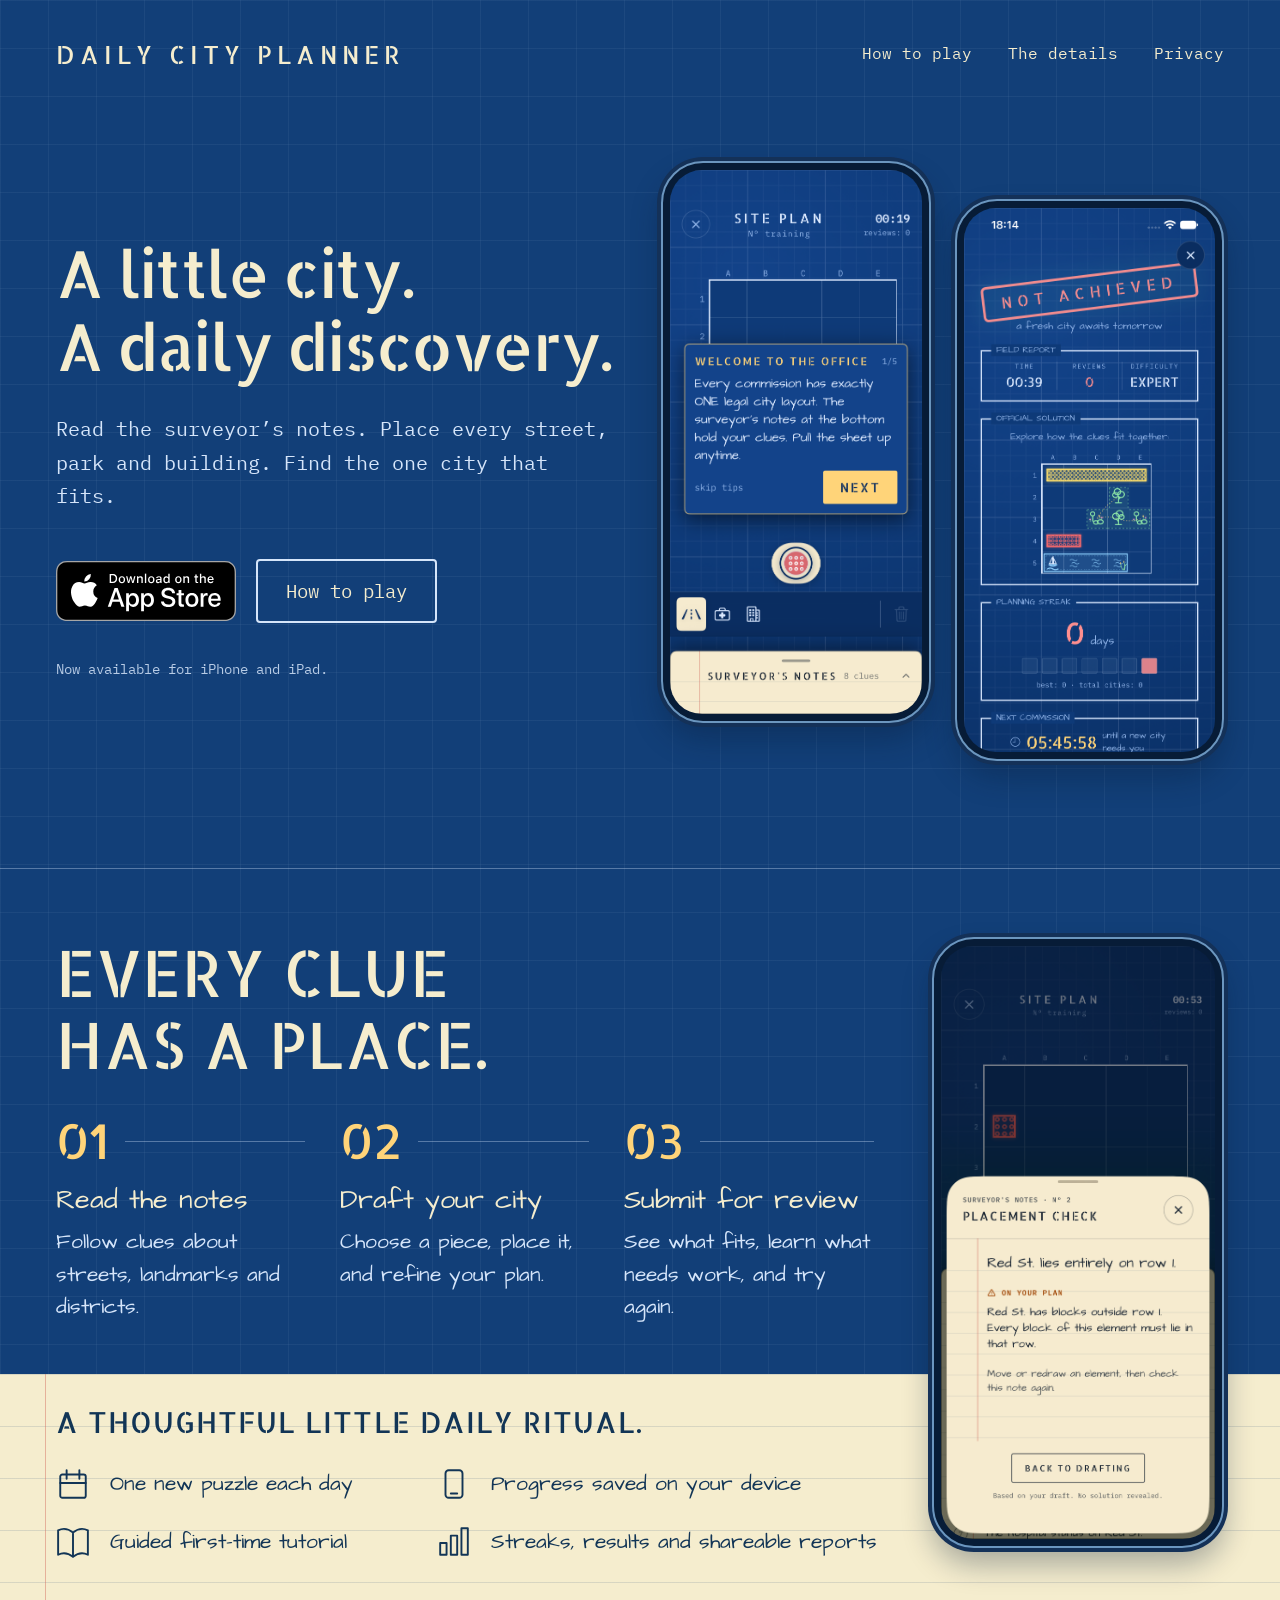
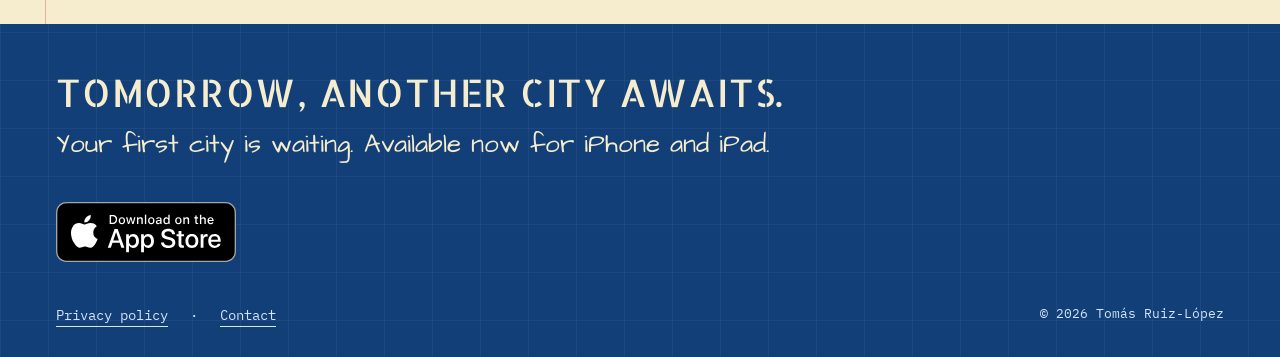
==== commit 33a7be60: "Use official Apple App Store download badges" ====
--- a/index.html
+++ b/index.html
@@ -36,7 +36,7 @@
 <div class="hero-copy">
 <h1 id="hero-title">A little city.<br>A daily discovery.</h1>
 <p class="intro">Read the surveyor’s notes. Place every street, park and building. Find the one city that fits.</p>
-<div class="actions"><a class="button primary" href="https://apps.apple.com/app/id6789138152">Download on the App Store</a><a class="button" href="#how-to-play">How to play</a></div>
+<div class="actions"><a class="app-store-badge" href="https://apps.apple.com/app/id6789138152"><img src="assets/download-on-the-app-store.svg" width="180" height="60" alt="Download on the App Store"></a><a class="button" href="#how-to-play">How to play</a></div>
 <p class="availability">Now available for iPhone and iPad.</p>
 </div>
 <div class="hero-phones" aria-label="Screenshots of the current game">
@@ -72,7 +72,7 @@
 <footer class="wrap site-footer">
 <h2>Tomorrow, another city awaits.</h2>
 <p>Your first city is waiting. Available now for iPhone and iPad.</p>
-<div class="actions footer-actions"><a class="button primary" href="https://apps.apple.com/app/id6789138152">Download on the App Store</a></div>
+<div class="actions footer-actions"><a class="app-store-badge" href="https://apps.apple.com/app/id6789138152"><img src="assets/download-on-the-app-store.svg" width="180" height="60" alt="Download on the App Store"></a></div>
 <div class="footer-bottom"><div><a href="privacy.html">Privacy policy</a><span aria-hidden="true">·</span><a href="mailto:trlmobilesoftware@gmail.com">Contact</a></div><small>© 2026 Tomás Ruiz-López</small></div>
 </footer>
 </body>
--- a/style.css
+++ b/style.css
@@ -9,3 +9,5 @@
 @media(prefers-reduced-motion:reduce){html{scroll-behavior:auto}.button{transition:none}}
 
 .footer-actions{margin-bottom:36px}
+
+.actions{align-items:center;gap:20px}.app-store-badge{display:inline-flex;flex-shrink:0;padding:6px 0;text-decoration:none}.app-store-badge img{display:block;width:180px;height:auto}.app-store-badge:focus-visible{border-radius:5px}
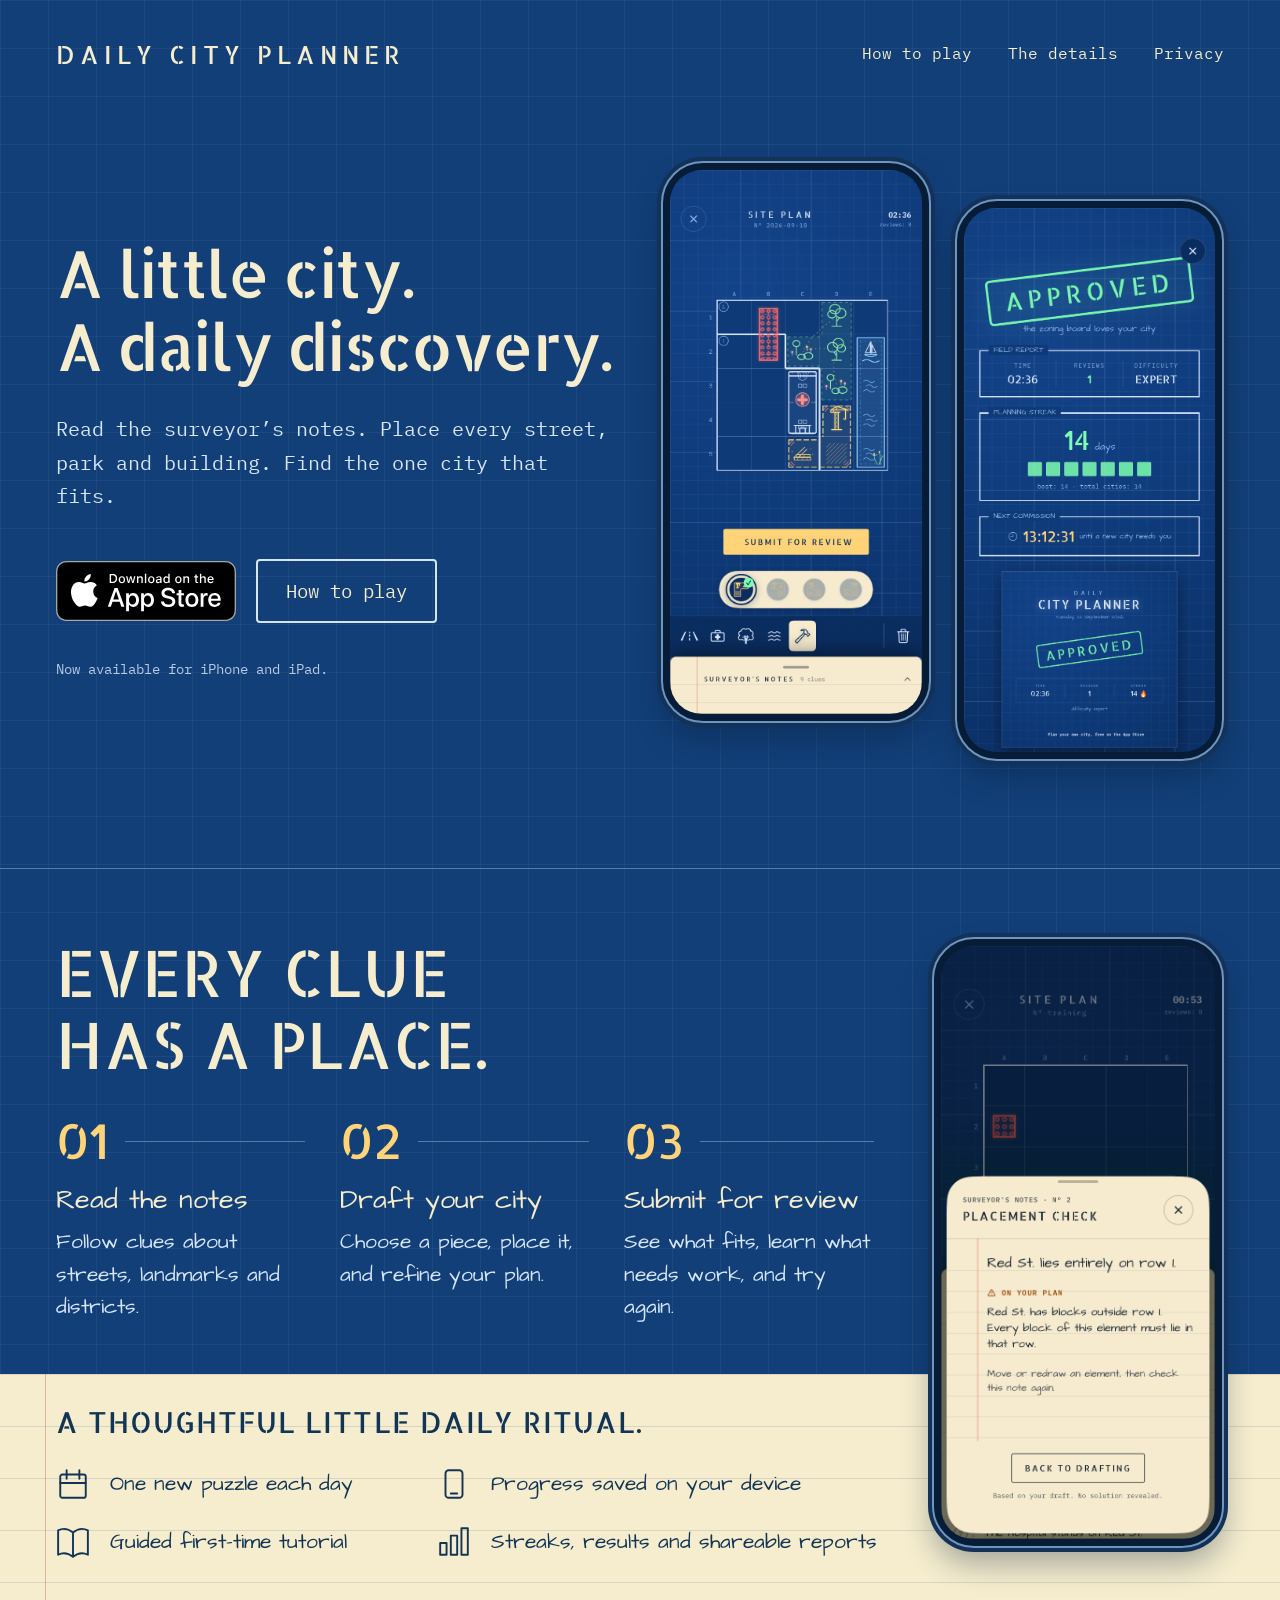
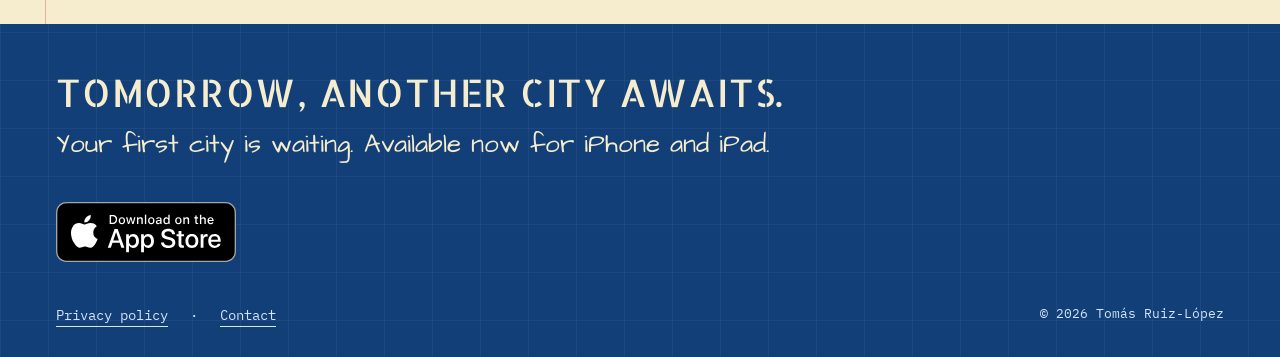
==== commit 2a2361ab: "Show completed gameplay and a 14-day approval streak in hero" ====
--- a/index.html
+++ b/index.html
@@ -40,8 +40,8 @@
 <p class="availability">Now available for iPhone and iPad.</p>
 </div>
 <div class="hero-phones" aria-label="Screenshots of the current game">
-<figure class="phone"><img src="assets/tutorial-current.png" width="1170" height="2532" alt="The guided tutorial introduces the surveyor’s notes and the city drafting tools."></figure>
-<figure class="phone result-phone"><img src="assets/results-current.png" width="1170" height="2532" alt="A daily field report reveals the official city solution, including illustrated parks, streets and a lake."></figure>
+<figure class="phone"><img src="assets/game-city.png" width="1284" height="2778" alt="A completed city puzzle with a patterned street, park, hospital, lake and construction site, ready to submit for review."></figure>
+<figure class="phone result-phone"><img src="assets/game-approved.png" width="1284" height="2778" alt="An approved city field report with a 14-day planning streak and seven completed days."></figure>
 </div>
 </section>
 <div class="lower-page">
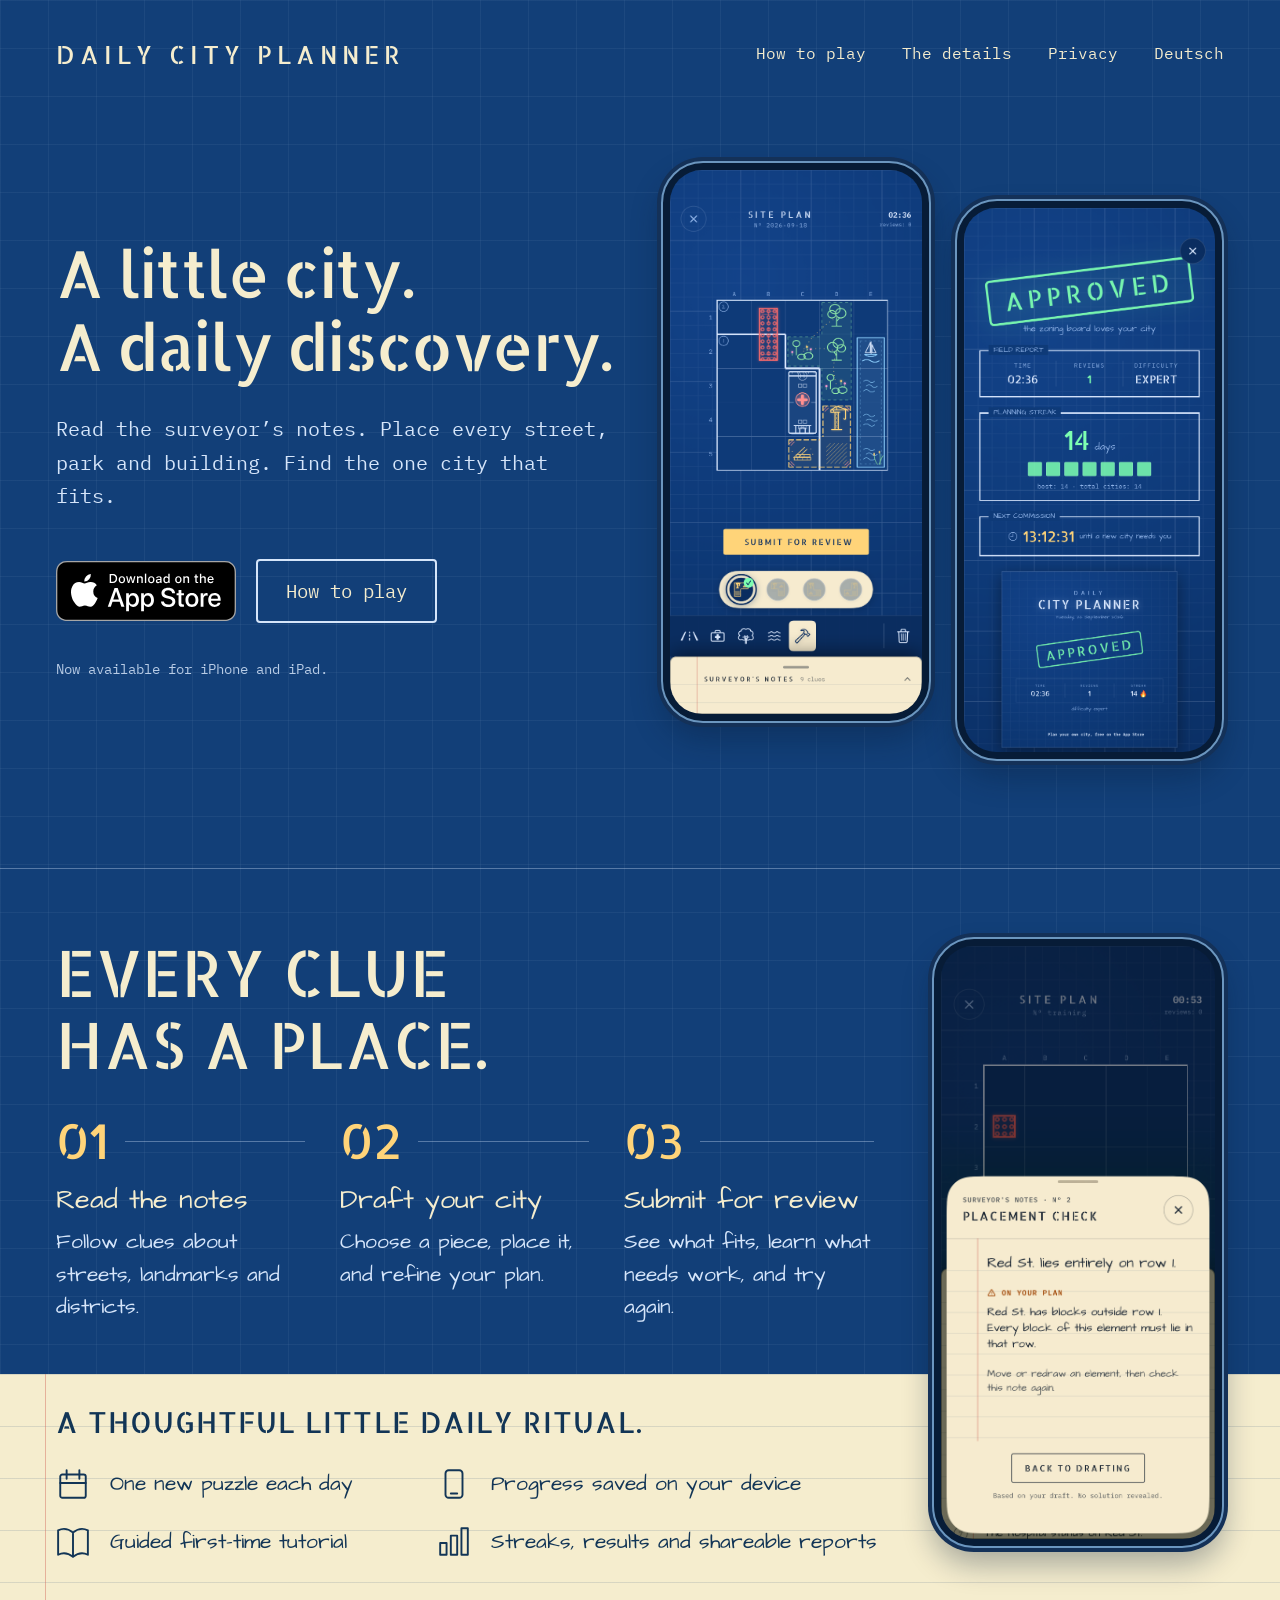
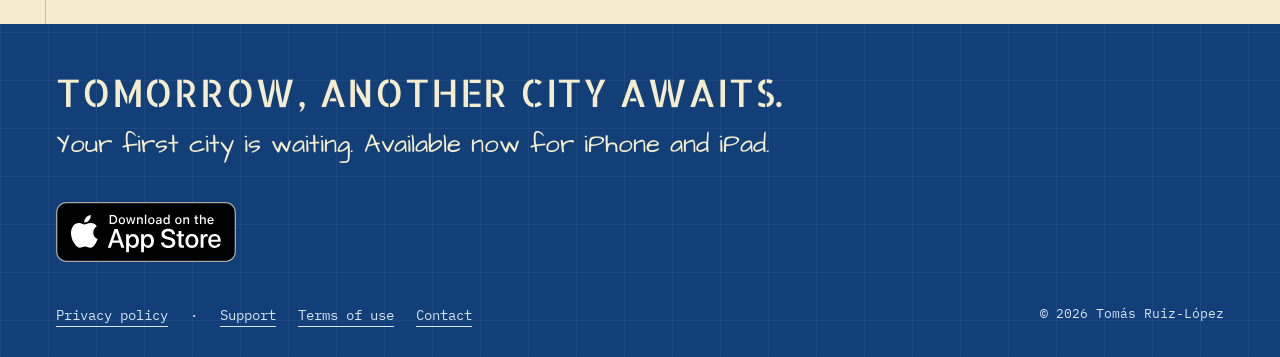
==== commit 6173da94: "Localize website, support and privacy pages into German" ====
--- a/index.html
+++ b/index.html
@@ -24,12 +24,16 @@
 <link rel="icon" href="assets/icon-current.png">
 <link rel="preload" href="assets/fonts/AllertaStencil-Regular.ttf" as="font" type="font/ttf" crossorigin>
 <link rel="stylesheet" href="style.css">
+<link rel="canonical" href="https://truizlop.github.io/daily-city-planner-site/">
+<link rel="alternate" hreflang="en" href="https://truizlop.github.io/daily-city-planner-site/">
+<link rel="alternate" hreflang="de" href="https://truizlop.github.io/daily-city-planner-site/de/">
+<link rel="alternate" hreflang="x-default" href="https://truizlop.github.io/daily-city-planner-site/">
 </head>
 <body>
 <a class="skip" href="#main">Skip to content</a>
 <header class="site-header wrap">
 <a class="wordmark" href="./" aria-label="Daily City Planner home">DAILY CITY PLANNER</a>
-<nav aria-label="Main navigation"><a href="#how-to-play">How to play</a><a href="#details">The details</a><a href="privacy.html">Privacy</a></nav>
+<nav aria-label="Main navigation"><a href="#how-to-play">How to play</a><a href="#details">The details</a><a href="privacy.html">Privacy</a><a href="de/" lang="de" hreflang="de">Deutsch</a></nav>
 </header>
 <main id="main">
 <section class="hero wrap" aria-labelledby="hero-title">
@@ -73,7 +77,7 @@
 <h2>Tomorrow, another city awaits.</h2>
 <p>Your first city is waiting. Available now for iPhone and iPad.</p>
 <div class="actions footer-actions"><a class="app-store-badge" href="https://apps.apple.com/app/id6789138152"><img src="assets/download-on-the-app-store.svg" width="180" height="60" alt="Download on the App Store"></a></div>
-<div class="footer-bottom"><div><a href="privacy.html">Privacy policy</a><span aria-hidden="true">·</span><a href="mailto:trlmobilesoftware@gmail.com">Contact</a></div><small>© 2026 Tomás Ruiz-López</small></div>
+<div class="footer-bottom"><div><a href="privacy.html">Privacy policy</a><span aria-hidden="true">·</span><a href="support.html">Support</a><a href="terms.html">Terms of use</a><a href="mailto:trlmobilesoftware@gmail.com">Contact</a></div><small>© 2026 Tomás Ruiz-López</small></div>
 </footer>
 </body>
 </html>
--- a/style.css
+++ b/style.css
@@ -11,3 +11,7 @@
 .footer-actions{margin-bottom:36px}
 
 .actions{align-items:center;gap:20px}.app-store-badge{display:inline-flex;flex-shrink:0;padding:6px 0;text-decoration:none}.app-store-badge img{display:block;width:180px;height:auto}.app-store-badge:focus-visible{border-radius:5px}
+
+/* Language links and longer translated copy retain the blueprint layout. */
+.site-header nav{flex-wrap:wrap;justify-content:flex-end}.footer-bottom>div{flex-wrap:wrap}html:lang(de) h1{white-space:normal;font-size:clamp(38px,4.5vw,68px)}html:lang(de) .steps h3{white-space:normal}html:lang(de) .how h2{font-size:clamp(36px,4.4vw,64px)}
+@media(max-width:760px){.site-header nav{justify-content:flex-start;gap:12px 24px}html:lang(de) h1{font-size:clamp(32px,7.5vw,55px)}html:lang(de) .how h2{font-size:36px}.site-header{padding-block:18px}}
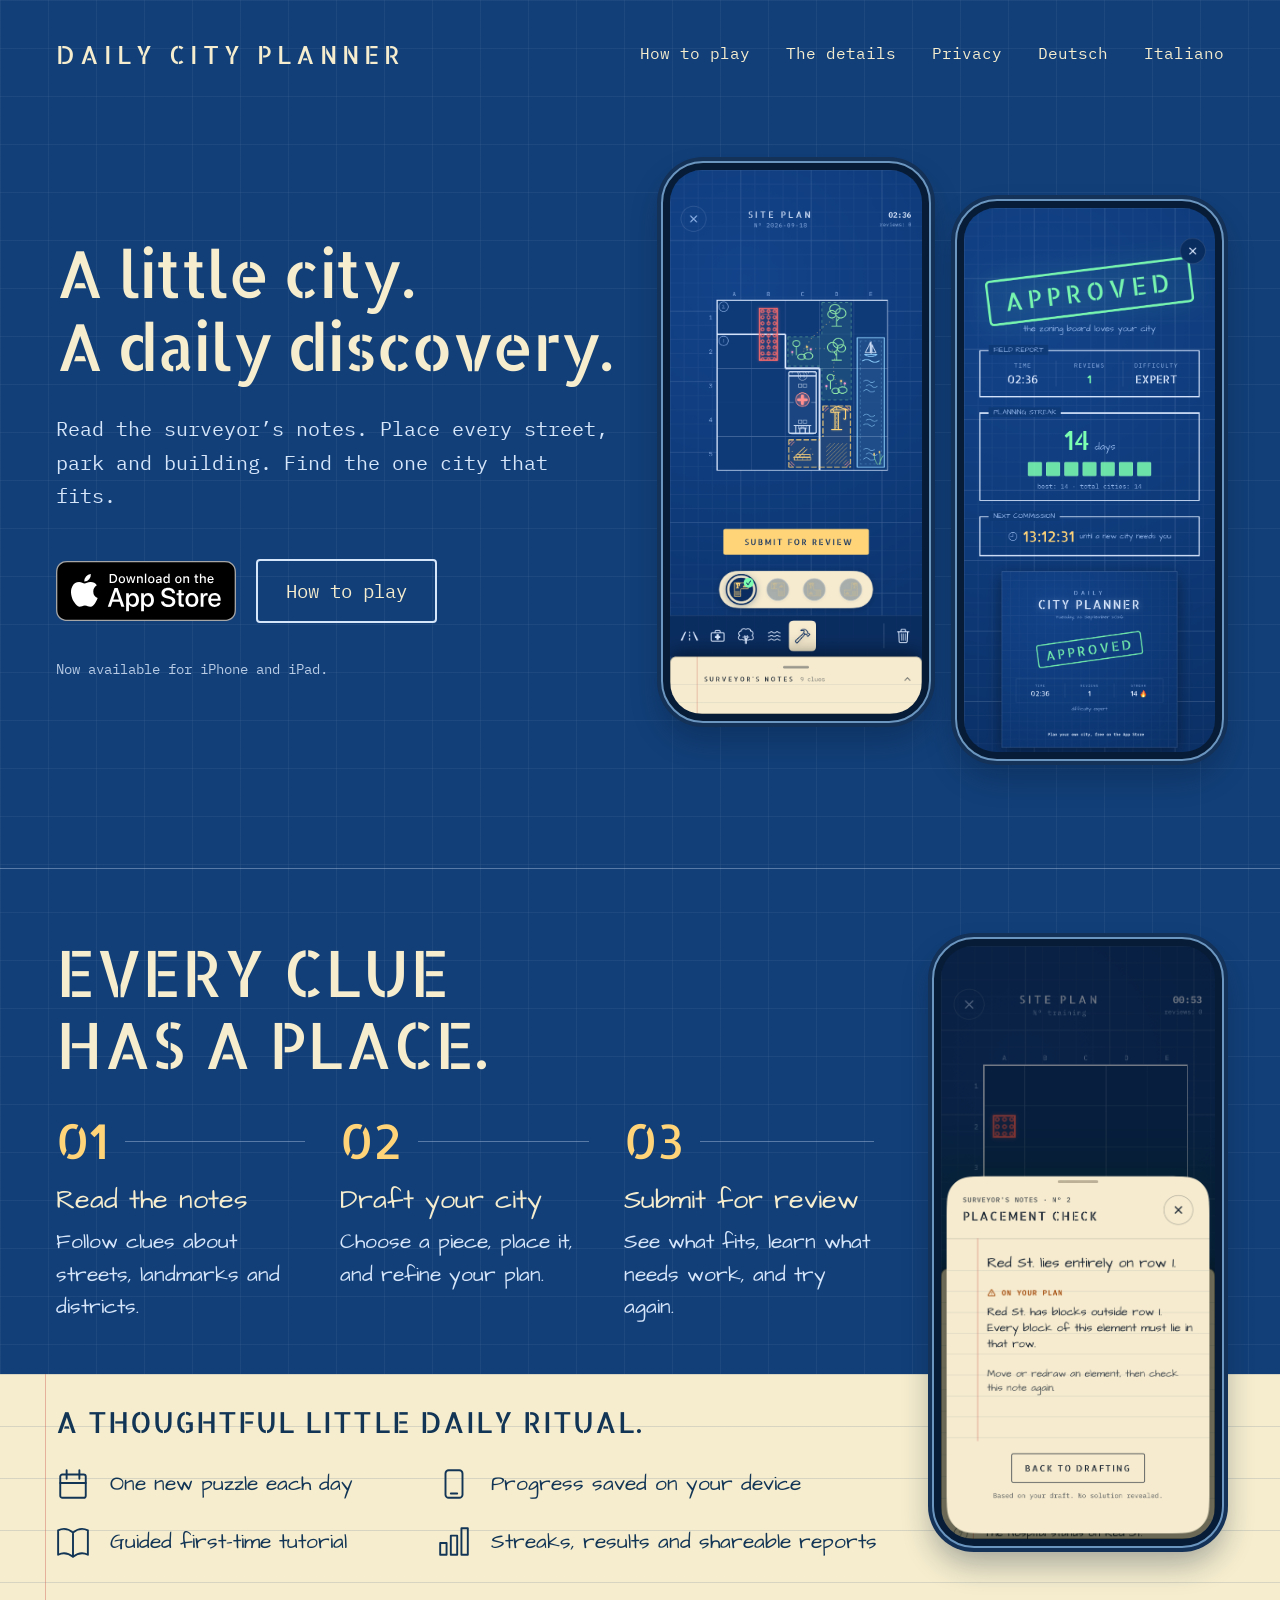
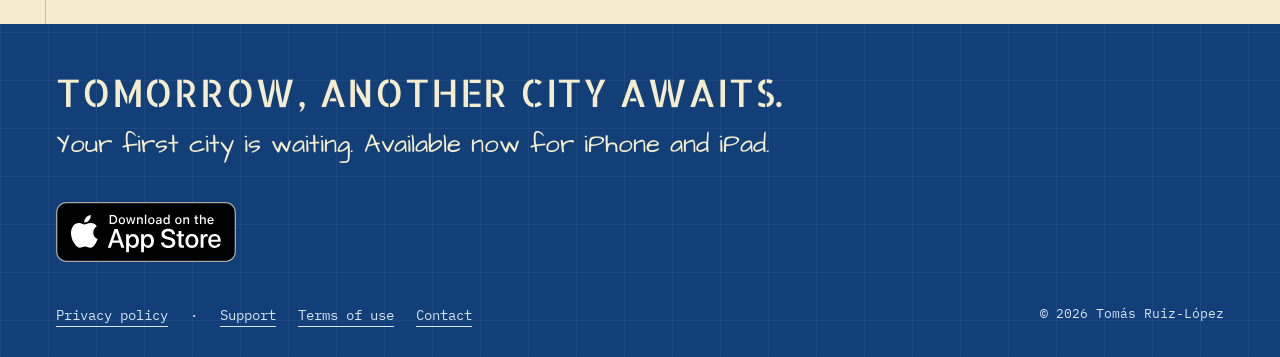
==== commit d39004ec: "Add Italian website, legal pages and native screenshots" ====
--- a/index.html
+++ b/index.html
@@ -28,12 +28,12 @@
 <link rel="alternate" hreflang="en" href="https://truizlop.github.io/daily-city-planner-site/">
 <link rel="alternate" hreflang="de" href="https://truizlop.github.io/daily-city-planner-site/de/">
 <link rel="alternate" hreflang="x-default" href="https://truizlop.github.io/daily-city-planner-site/">
-</head>
+<link rel="alternate" hreflang="it" href="https://truizlop.github.io/daily-city-planner-site/it/"></head>
 <body>
 <a class="skip" href="#main">Skip to content</a>
 <header class="site-header wrap">
 <a class="wordmark" href="./" aria-label="Daily City Planner home">DAILY CITY PLANNER</a>
-<nav aria-label="Main navigation"><a href="#how-to-play">How to play</a><a href="#details">The details</a><a href="privacy.html">Privacy</a><a href="de/" lang="de" hreflang="de">Deutsch</a></nav>
+<nav aria-label="Main navigation"><a href="#how-to-play">How to play</a><a href="#details">The details</a><a href="privacy.html">Privacy</a><a href="de/" lang="de" hreflang="de">Deutsch</a><a href="it/" lang="it" hreflang="it">Italiano</a></nav>
 </header>
 <main id="main">
 <section class="hero wrap" aria-labelledby="hero-title">
